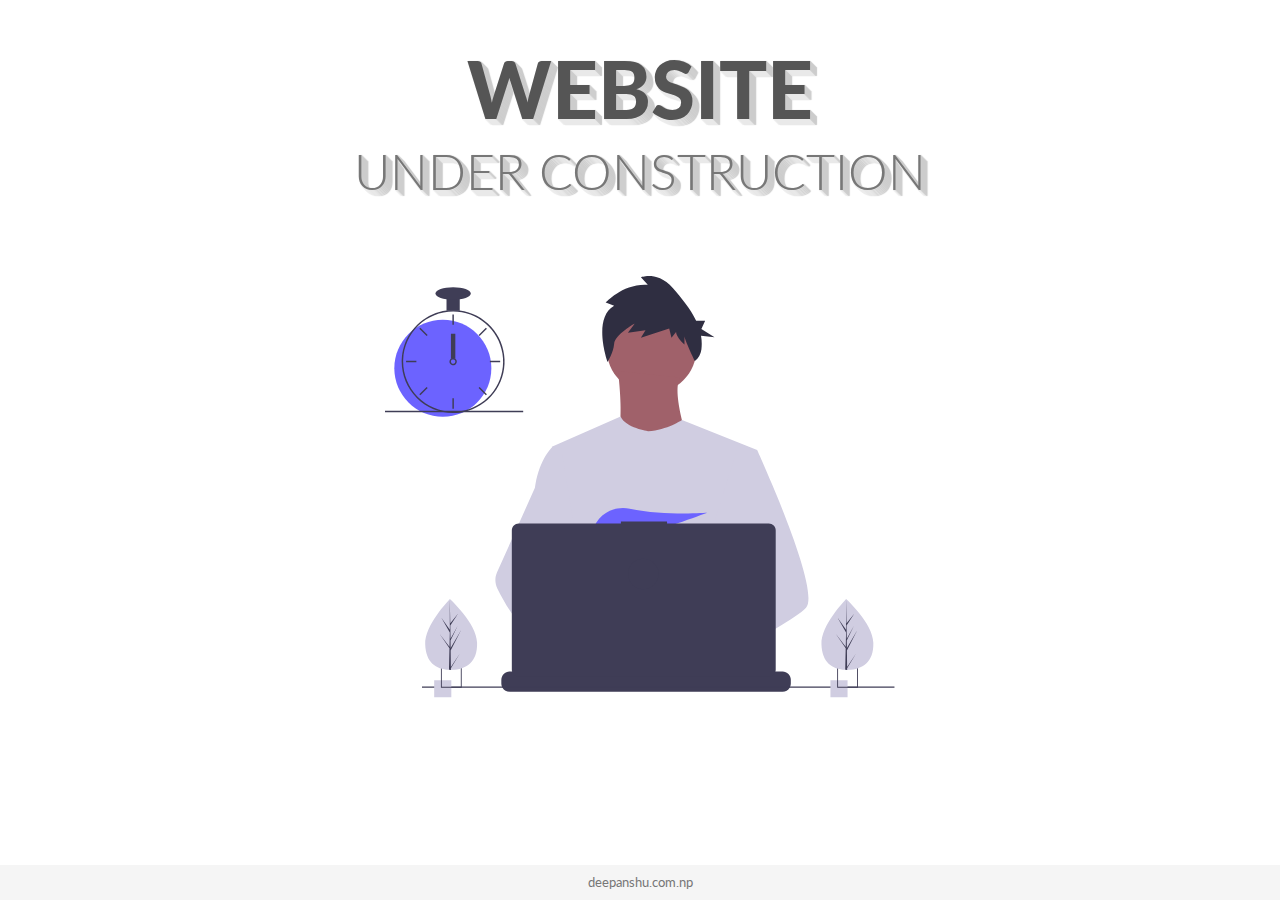
==== index.html @ 82d6ba6a "Update index.html" ====
<!DOCTYPE html>
<html lang="en">
  <head>
    <script async src="https://pagead2.googlesyndication.com/pagead/js/adsbygoogle.js?client=ca-pub-9923057304956859"
     crossorigin="anonymous"></script>
    <meta charset="UTF-8" />
    <meta name="viewport" content="width=device-width, initial-scale=1.0" />
    <meta http-equiv="X-UA-Compatible" content="ie=edge" />

    <!-- Bootstrap -->
    <link
      rel="stylesheet"
      href="https://stackpath.bootstrapcdn.com/bootstrap/4.3.1/css/bootstrap.min.css"
      integrity="sha384-ggOyR0iXCbMQv3Xipma34MD+dH/1fQ784/j6cY/iJTQUOhcWr7x9JvoRxT2MZw1T"
      crossorigin="anonymous"
    />
    <!-- Fonts -->
    <link
      href="https://fonts.googleapis.com/css?family=Lato:400,900&display=swap"
      rel="stylesheet"
    />
    <!-- Material ui icons - google web fonts -->
    <link href="https://fonts.googleapis.com/icon?family=Material+Icons"
      rel="stylesheet">
    <!-- CSS -->
    <link rel="stylesheet" href="style.css" />
    <title>Deepanshu Shrestha</title>
  </head>
  <body>
    <div class="container">
      <div class="row justify-content-center">
        <div class="col-md-10 main-title">
          <h1>Website</h1>
          <h2>under construction</h2>
        </div>
      </div>
      <div class="row align-items-center">
        <div class="col-sm-10 col-md-6 col-lg-6 svg-img p-5">
          <svg
            viewBox="0 0 834 690"
            fill="none"
            xmlns="http://www.w3.org/2000/svg"
          >
            <g id="undraw_dev_productivity_umsq 1" clip-path="url(#clip0)">
              <g id="man">
                <path
                  id="Vector"
                  d="M435.922 191.941C476.534 191.941 509.458 159.018 509.458 118.405C509.458 77.7923 476.534 44.869 435.922 44.869C395.309 44.869 362.385 77.7923 362.385 118.405C362.385 159.018 395.309 191.941 435.922 191.941Z"
                  fill="#A0616A"
                />
                <path
                  id="Vector_2"
                  d="M381.036 155.173C381.036 155.173 394.891 259.616 373.576 271.339C352.261 283.062 500.399 284.128 500.399 284.128C500.399 284.128 467.361 193.54 482.281 165.831L381.036 155.173Z"
                  fill="#A0616A"
                />
                <path
                  id="Vector_3"
                  d="M608.57 284.656L596.25 340.756L570.2 459.446L569.42 465.946L560.43 541.196L554.45 591.186L550.44 624.766C526.06 637.296 508.39 645.946 508.39 645.946C508.39 645.946 506.87 638.326 504.42 628.576C487.31 633.706 455.65 642.216 428.82 643.916C438.59 654.806 443.08 665.036 436.99 672.586C418.61 695.346 342.73 647.666 316.19 629.886C315.572 634.143 315.338 638.447 315.49 642.746L295.18 627.126L297.19 591.186L300.58 530.376L304.84 454.116C303.497 450.851 302.371 447.5 301.47 444.086C295.25 421.966 287.7 377.796 281.91 340.756C277.25 310.946 273.75 285.756 273.01 280.396C272.91 279.696 272.86 279.336 272.86 279.336L385.29 229.656C393.28 248.186 430.59 253.756 430.59 253.756C461.5 251.626 485.73 235.326 485.73 235.326L608.57 284.656Z"
                  fill="#D0CDE1"
                />
                <path
                  id="Vector_4"
                  d="M374.746 48.8468L360.997 43.3423C360.997 43.3423 389.746 11.6915 429.744 14.4439L418.494 2.05865C418.494 2.05865 445.993 -8.95021 470.992 19.9482C484.134 35.1394 499.339 52.996 508.817 73.1112H523.542L517.396 86.643L538.906 100.175L516.828 97.7442C518.144 105.154 518.346 112.719 517.428 120.189C516.48 127.661 512.667 134.473 506.793 139.187C506.793 139.187 489.741 103.891 489.741 98.387V112.148C489.741 112.148 475.992 99.7631 475.992 91.5065L468.492 101.139L464.742 86.0019L418.494 101.139L425.994 88.7543L397.245 92.8826L408.495 77.7452C408.495 77.7452 375.997 95.6348 374.746 110.772C373.497 125.909 363.984 140.253 363.984 140.253C363.984 140.253 338.498 69.4885 374.746 48.8468Z"
                  fill="#2F2E41"
                />
                <g id="rightHand">
                  <path
                    id="Vector_5"
                    d="M516.92 624.636C516.92 624.636 512.16 626.266 504.42 628.576C487.31 633.706 455.65 642.216 428.82 643.916C405.72 645.396 386.2 641.836 382.63 626.766C381.1 620.286 383.27 614.956 388 610.576C402.12 597.486 439 592.796 468.25 591.186C476.51 590.736 484.15 590.526 490.51 590.446C501.31 590.306 508.39 590.526 508.39 590.526L508.56 591.186L516.92 624.636Z"
                    fill="#A0616A"
                  />
                  <path
                    id="Vector_6"
                    d="M688.5 542.566C681.01 550.686 662.45 562.916 639.95 576.156C631.58 581.076 622.67 586.146 613.58 591.186C591.89 603.216 569.18 615.136 550.44 624.766C526.06 637.296 508.39 645.946 508.39 645.946C508.39 645.946 506.87 638.326 504.42 628.576C501.14 615.526 496.2 598.656 491.05 591.186C490.87 590.926 490.69 590.686 490.51 590.446C489.01 588.476 487.5 587.326 486.01 587.326L560.43 541.196L592.59 521.256L569.42 465.946L540.36 396.566L557.9 340.756L575.53 284.656H608.57C608.57 284.656 619.51 308.536 633.5 341.836C635.59 346.816 637.75 352.006 639.95 357.366C668.73 427.366 704.61 525.116 688.5 542.566Z"
                    fill="#D0CDE1"
                  />
                </g>
                <g id="leftHand">
                  <path
                    id="Vector_7"
                    d="M436.99 672.586C418.61 695.346 342.73 647.666 316.19 629.886C310.41 626.016 306.97 623.566 306.97 623.566L331.25 591.186L338.94 580.936C338.94 580.936 345.82 584.586 355.99 590.526C356.36 590.746 356.73 590.966 357.11 591.186C365.88 596.336 376.89 603.066 388 610.576C403.33 620.946 418.83 632.776 428.82 643.916C438.59 654.806 443.08 665.036 436.99 672.586Z"
                    fill="#A0616A"
                  />
                  <path
                    id="Vector_8"
                    d="M355.99 590.526C353.276 590.516 350.567 590.736 347.89 591.186C324.9 595.136 318.12 615.946 316.19 629.886C315.572 634.143 315.338 638.447 315.49 642.746L295.18 627.126L287.78 621.436C269.97 615.226 254.1 604.196 240.34 591.186C228.403 579.7 217.695 567.001 208.39 553.296C199.122 539.788 190.86 525.616 183.67 510.896C181.664 506.788 180.586 502.29 180.512 497.719C180.437 493.148 181.369 488.617 183.24 484.446L208.39 428.396L245.15 346.476C245.42 344.526 245.717 342.619 246.04 340.756C253.33 298.956 272.86 280.396 272.86 280.396H287.78L297.76 340.756L310.16 415.746L301.47 444.086L281.39 509.536L300.58 530.376L355.99 590.526Z"
                    fill="#D0CDE1"
                  />
                </g>
                <path
                  id="Vector_9"
                  d="M372.877 415.806L385.631 430.687C390.37 429.783 395.319 428.721 400.416 427.529L396.752 415.806L405.71 426.256C459.707 412.976 526.637 387.155 526.637 387.155C526.637 387.155 454.38 392.453 400.428 380.666C376.558 375.451 351.998 387.284 342.202 409.669C336.509 422.679 337.403 433.952 357.596 433.952C364.419 433.835 371.224 433.195 377.949 432.037L372.877 415.806Z"
                  fill="#6C63FF"
                />
              </g>
              <g id="allOther">
                <path
                  id="Vector_10"
                  d="M663.65 660.386V666.456C663.654 668.122 663.345 669.774 662.74 671.326C662.472 672.018 662.147 672.687 661.77 673.326C660.579 675.327 658.887 676.983 656.863 678.133C654.838 679.283 652.549 679.887 650.22 679.886H203.67C201.342 679.887 199.053 679.283 197.028 678.133C195.003 676.983 193.312 675.327 192.12 673.326C191.743 672.687 191.419 672.018 191.15 671.326C190.546 669.774 190.237 668.122 190.24 666.456V660.386C190.24 658.622 190.587 656.876 191.262 655.246C191.936 653.616 192.926 652.136 194.173 650.889C195.42 649.641 196.901 648.652 198.53 647.977C200.16 647.303 201.907 646.956 203.67 646.956H229.41V644.126C229.41 644.053 229.425 643.98 229.453 643.912C229.481 643.844 229.522 643.782 229.574 643.73C229.626 643.678 229.688 643.637 229.756 643.608C229.824 643.58 229.897 643.566 229.97 643.566H243.4C243.474 643.566 243.547 643.58 243.615 643.608C243.683 643.637 243.745 643.678 243.797 643.73C243.849 643.782 243.89 643.844 243.918 643.912C243.946 643.98 243.96 644.053 243.96 644.126V646.956H252.35V644.126C252.35 644.053 252.365 643.98 252.393 643.912C252.421 643.844 252.462 643.782 252.514 643.73C252.566 643.678 252.628 643.637 252.696 643.608C252.764 643.58 252.837 643.566 252.91 643.566H266.34C266.414 643.566 266.487 643.58 266.555 643.608C266.623 643.637 266.684 643.678 266.736 643.73C266.789 643.782 266.83 643.844 266.858 643.912C266.886 643.98 266.9 644.053 266.9 644.126V646.956H275.3V644.126C275.3 644.053 275.315 643.98 275.343 643.912C275.371 643.844 275.412 643.782 275.464 643.73C275.516 643.678 275.578 643.637 275.646 643.608C275.714 643.58 275.787 643.566 275.86 643.566H289.29C289.364 643.566 289.437 643.58 289.505 643.608C289.573 643.637 289.634 643.678 289.687 643.73C289.739 643.782 289.78 643.844 289.808 643.912C289.836 643.98 289.85 644.053 289.85 644.126V646.956H298.24V644.126C298.24 644.053 298.255 643.98 298.283 643.912C298.311 643.844 298.352 643.782 298.404 643.73C298.456 643.678 298.518 643.637 298.586 643.608C298.654 643.58 298.727 643.566 298.8 643.566H312.23C312.304 643.566 312.377 643.58 312.445 643.608C312.513 643.637 312.574 643.678 312.626 643.73C312.679 643.782 312.72 643.844 312.748 643.912C312.776 643.98 312.79 644.053 312.79 644.126V646.956H321.18V644.126C321.18 644.053 321.195 643.98 321.223 643.912C321.251 643.844 321.292 643.782 321.344 643.73C321.396 643.678 321.458 643.637 321.526 643.608C321.594 643.58 321.667 643.566 321.74 643.566H335.17C335.244 643.566 335.317 643.58 335.385 643.608C335.453 643.637 335.514 643.678 335.566 643.73C335.619 643.782 335.66 643.844 335.688 643.912C335.716 643.98 335.73 644.053 335.73 644.126V646.956H344.13V644.126C344.13 644.053 344.145 643.98 344.173 643.912C344.201 643.844 344.242 643.782 344.294 643.73C344.346 643.678 344.408 643.637 344.476 643.608C344.544 643.58 344.617 643.566 344.69 643.566H358.12C358.194 643.566 358.267 643.58 358.335 643.608C358.403 643.637 358.464 643.678 358.516 643.73C358.569 643.782 358.61 643.844 358.638 643.912C358.666 643.98 358.68 644.053 358.68 644.126V646.956H367.07V644.126C367.07 644.053 367.085 643.98 367.113 643.912C367.141 643.844 367.182 643.782 367.234 643.73C367.286 643.678 367.348 643.637 367.416 643.608C367.484 643.58 367.557 643.566 367.63 643.566H472.83C472.904 643.566 472.977 643.58 473.045 643.608C473.113 643.637 473.174 643.678 473.227 643.73C473.279 643.782 473.32 643.844 473.348 643.912C473.376 643.98 473.39 644.053 473.39 644.126V646.956H481.79V644.126C481.79 644.053 481.805 643.98 481.833 643.912C481.861 643.844 481.902 643.782 481.954 643.73C482.006 643.678 482.068 643.637 482.136 643.608C482.204 643.58 482.277 643.566 482.35 643.566H495.78C495.928 643.568 496.07 643.627 496.175 643.732C496.279 643.836 496.339 643.978 496.34 644.126V646.956H504.73V644.126C504.73 644.053 504.745 643.98 504.773 643.912C504.801 643.844 504.842 643.782 504.894 643.73C504.946 643.678 505.008 643.637 505.076 643.608C505.144 643.58 505.217 643.566 505.29 643.566H518.72C518.794 643.566 518.867 643.58 518.935 643.608C519.003 643.637 519.065 643.678 519.117 643.73C519.169 643.782 519.21 643.844 519.238 643.912C519.266 643.98 519.28 644.053 519.28 644.126V646.956H527.67V644.126C527.67 644.053 527.685 643.98 527.713 643.912C527.741 643.844 527.782 643.782 527.834 643.73C527.886 643.678 527.948 643.637 528.016 643.608C528.084 643.58 528.157 643.566 528.23 643.566H541.66C541.734 643.566 541.807 643.58 541.875 643.608C541.943 643.637 542.005 643.678 542.057 643.73C542.109 643.782 542.15 643.844 542.178 643.912C542.206 643.98 542.22 644.053 542.22 644.126V646.956H550.62V644.126C550.62 644.053 550.635 643.98 550.663 643.912C550.691 643.844 550.732 643.782 550.784 643.73C550.836 643.678 550.898 643.637 550.966 643.608C551.034 643.58 551.107 643.566 551.18 643.566H564.61C564.757 643.568 564.898 643.628 565.001 643.733C565.104 643.838 565.161 643.979 565.16 644.126V646.956H573.56V644.126C573.56 644.053 573.575 643.98 573.603 643.912C573.631 643.844 573.672 643.782 573.724 643.73C573.776 643.678 573.838 643.637 573.906 643.608C573.974 643.58 574.047 643.566 574.12 643.566H587.55C587.624 643.566 587.697 643.58 587.765 643.608C587.833 643.637 587.895 643.678 587.947 643.73C587.999 643.782 588.04 643.844 588.068 643.912C588.096 643.98 588.111 644.053 588.11 644.126V646.956H596.5V644.126C596.5 644.053 596.515 643.98 596.543 643.912C596.571 643.844 596.612 643.782 596.664 643.73C596.716 643.678 596.778 643.637 596.846 643.608C596.914 643.58 596.987 643.566 597.06 643.566H610.49C610.564 643.566 610.637 643.58 610.705 643.608C610.773 643.637 610.835 643.678 610.887 643.73C610.939 643.782 610.98 643.844 611.008 643.912C611.036 643.98 611.051 644.053 611.05 644.126V646.956H650.22C651.984 646.956 653.731 647.303 655.36 647.977C656.99 648.652 658.471 649.641 659.718 650.889C660.965 652.136 661.954 653.616 662.629 655.246C663.304 656.876 663.651 658.622 663.65 660.386Z"
                  fill="#3F3D56"
                />
                <path
                  id="Vector_11"
                  d="M833.5 671.326H60.5002V673.326H833.5V671.326Z"
                  fill="#3F3D56"
                />
                <path
                  id="Vector_12"
                  d="M627.695 404.757H461.252V401.326H385.78V404.757H218.651C215.665 404.757 212.801 405.943 210.69 408.054C208.579 410.166 207.392 413.029 207.392 416.015V643.927C207.392 646.913 208.578 649.776 210.69 651.888C212.801 653.999 215.665 655.185 218.651 655.185H627.695C630.68 655.185 633.544 653.999 635.656 651.888C637.767 649.776 638.953 646.913 638.953 643.927V416.015C638.953 414.537 638.662 413.073 638.096 411.707C637.53 410.341 636.701 409.1 635.656 408.054C634.61 407.009 633.369 406.179 632.003 405.614C630.637 405.048 629.173 404.757 627.695 404.757Z"
                  fill="#3F3D56"
                />
                <path
                  id="Vector_13"
                  d="M108.446 661.223H80.446V689.223H108.446V661.223Z"
                  fill="#D0CDE1"
                />
                <path
                  id="Vector_14"
                  d="M91.45 639.223V673.223H125.45V639.223H91.45ZM123.97 671.743H92.92V640.703H123.97V671.743Z"
                  fill="#3F3D56"
                />
                <path
                  id="Vector_15"
                  d="M756.446 661.223H728.446V689.223H756.446V661.223Z"
                  fill="#D0CDE1"
                />
                <path
                  id="Vector_16"
                  d="M739.45 639.223V673.223H773.45V639.223H739.45ZM771.97 671.743H740.92V640.703H771.97V671.743Z"
                  fill="#3F3D56"
                />
                <path
                  id="Vector_17"
                  d="M94.5801 230.113C138.399 230.113 173.921 194.591 173.921 150.773C173.921 106.954 138.399 71.4324 94.5801 71.4324C50.7616 71.4324 15.2396 106.954 15.2396 150.773C15.2396 194.591 50.7616 230.113 94.5801 230.113Z"
                  fill="#6C63FF"
                />
                <path
                  id="Vector_18"
                  d="M122.229 56.49C115.045 55.5764 107.775 55.5764 100.591 56.49C84.5863 58.5914 69.5206 65.2399 57.1812 75.6466C44.8419 86.0533 35.747 99.7814 30.9756 115.202C28.8056 122.229 27.5767 129.514 27.3211 136.864C27.2851 137.886 27.261 138.92 27.261 139.954C27.2833 162.265 36.1561 183.655 51.9323 199.431C67.7084 215.208 89.0991 224.08 111.41 224.103C113.201 224.103 114.992 224.043 116.759 223.934C120.908 223.674 125.03 223.103 129.093 222.227C148.495 218.055 165.798 207.161 177.947 191.468C190.096 175.776 196.308 156.295 195.487 136.467C194.666 116.638 186.864 97.7381 173.459 83.104C160.054 68.4699 141.909 59.0436 122.229 56.49H122.229ZM137.748 217.347H137.736C130.959 219.659 123.905 221.062 116.759 221.518C114.992 221.638 113.201 221.698 111.41 221.698C89.7379 221.672 68.9613 213.051 53.6369 197.727C38.3126 182.402 29.6917 161.626 29.6652 139.954C29.6652 138.92 29.6892 137.886 29.7253 136.864C30.5517 115.744 39.5159 95.7617 54.7414 81.1009C69.9669 66.4401 90.2733 58.2371 111.41 58.209C130.776 58.2101 149.513 65.0866 164.283 77.6132C179.052 90.1399 188.895 107.503 192.057 126.61C195.22 145.716 191.496 165.325 181.55 181.942C171.604 198.559 156.082 211.106 137.748 217.347H137.748Z"
                  fill="#3F3D56"
                />
                <path
                  id="Vector_19"
                  d="M112.612 63.0175H110.208V79.8473H112.612V63.0175Z"
                  fill="#3F3D56"
                />
                <path
                  id="Vector_20"
                  d="M57.8578 84.7016L56.1577 86.4017L68.0582 98.3021L69.7582 96.6021L57.8578 84.7016Z"
                  fill="#3F3D56"
                />
                <path
                  id="Vector_21"
                  d="M34.4738 138.752V141.156H51.3035V138.752H34.4738Z"
                  fill="#3F3D56"
                />
                <path
                  id="Vector_22"
                  d="M56.1577 193.506L57.8578 195.206L69.7582 183.305L68.0582 181.605L56.1577 193.506Z"
                  fill="#3F3D56"
                />
                <path
                  id="Vector_23"
                  d="M153.061 96.602L154.762 98.3021L166.662 86.4016L164.962 84.7016L153.061 96.602Z"
                  fill="#3F3D56"
                />
                <path
                  id="Vector_24"
                  d="M171.516 138.752V141.156H188.346V138.752H171.516Z"
                  fill="#3F3D56"
                />
                <path
                  id="Vector_25"
                  d="M154.762 181.605L153.061 183.305L164.962 195.206L166.662 193.506L154.762 181.605Z"
                  fill="#3F3D56"
                />
                <path
                  id="Vector_26"
                  d="M112.612 200.06H110.208V216.89H112.612V200.06Z"
                  fill="#3F3D56"
                />
                <path
                  id="Vector_27"
                  d="M122.229 35.3686H100.591V57.0069H122.229V35.3686Z"
                  fill="#3F3D56"
                />
                <path
                  id="Vector_28"
                  d="M111.41 38.975C127.344 38.975 140.261 34.4002 140.261 28.7569C140.261 23.1136 127.344 18.5388 111.41 18.5388C95.4759 18.5388 82.5588 23.1136 82.5588 28.7569C82.5588 34.4002 95.4759 38.975 111.41 38.975Z"
                  fill="#3F3D56"
                />
                <path
                  id="Vector_29"
                  d="M226 220.44H0V222.844H226V220.44Z"
                  fill="#3F3D56"
                />
              </g>
              <g id="clock">
                <path
                  id="Vector_30"
                  d="M115.016 94.2729H107.803V135.145H115.016V94.2729Z"
                  fill="#3F3D56"
                />
                <path
                  id="Vector_31"
                  d="M115.016 135.145C113.976 134.365 112.71 133.943 111.41 133.943C110.109 133.943 108.844 134.365 107.803 135.145C107.091 135.686 106.505 136.375 106.084 137.165C105.552 138.181 105.322 139.329 105.421 140.473C105.52 141.616 105.944 142.707 106.643 143.617C107.343 144.527 108.288 145.218 109.368 145.608C110.447 145.998 111.616 146.07 112.735 145.817C113.855 145.564 114.878 144.996 115.685 144.179C116.492 143.363 117.048 142.333 117.288 141.211C117.528 140.088 117.441 138.921 117.039 137.846C116.636 136.771 115.934 135.834 115.016 135.145H115.016ZM111.41 143.56C110.454 143.557 109.539 143.176 108.863 142.501C108.187 141.825 107.806 140.909 107.803 139.954C107.808 139.224 108.03 138.513 108.441 137.91C108.793 137.4 109.271 136.989 109.828 136.718C110.385 136.447 111.003 136.324 111.622 136.361C112.241 136.398 112.84 136.595 113.361 136.931C113.881 137.267 114.306 137.732 114.595 138.281C114.883 138.83 115.025 139.444 115.007 140.063C114.988 140.683 114.811 141.288 114.49 141.818C114.17 142.349 113.718 142.788 113.179 143.093C112.639 143.399 112.03 143.559 111.41 143.56V143.56Z"
                  fill="#3F3D56"
                />
              </g>
              <g id="leftTree">
                <path
                  id="Vector_32"
                  d="M150.594 599.754C151.527 631.704 132.859 643.413 109.43 644.097C108.886 644.113 108.345 644.123 107.805 644.126C106.719 644.135 105.643 644.117 104.577 644.072C83.3891 643.193 66.6173 631.945 65.7495 602.232C64.8515 571.482 103.018 531.529 105.882 528.574L105.887 528.571C105.996 528.458 106.052 528.402 106.052 528.402C106.052 528.402 149.661 567.807 150.594 599.754Z"
                  fill="#D0CDE1"
                />
                <path
                  id="Vector_33"
                  d="M107.744 639.255L122.626 617.124L107.774 641.636L107.805 644.126C106.719 644.135 105.643 644.117 104.577 644.072L105.316 612.06L105.295 611.813L105.323 611.766L105.393 608.741L89.0953 585.078L105.374 606.477L105.432 607.116L105.989 582.93L91.9123 558.397L106.029 578.681L105.882 528.574L105.882 528.407L105.887 528.571L106.822 568.062L119.651 552.021L106.864 571.464L107.144 593.098L118.949 571.984L107.187 596.279L107.343 608.309L124.512 578.897L107.395 612.505L107.744 639.255Z"
                  fill="#3F3D56"
                />
              </g>
              <g id="righTree">
                <path
                  id="Vector_34"
                  d="M798.594 599.754C799.527 631.704 780.859 643.413 757.43 644.097C756.886 644.113 756.345 644.123 755.805 644.126C754.719 644.135 753.643 644.117 752.577 644.072C731.389 643.193 714.617 631.945 713.75 602.232C712.852 571.482 751.018 531.529 753.882 528.574L753.887 528.571C753.996 528.458 754.052 528.402 754.052 528.402C754.052 528.402 797.661 567.807 798.594 599.754Z"
                  fill="#D0CDE1"
                />
                <path
                  id="Vector_35"
                  d="M755.744 639.255L770.626 617.124L755.774 641.636L755.805 644.126C754.719 644.135 753.643 644.117 752.577 644.072L753.316 612.06L753.295 611.813L753.323 611.766L753.393 608.741L737.095 585.078L753.374 606.477L753.432 607.116L753.989 582.93L739.912 558.397L754.029 578.681L753.882 528.574L753.882 528.407L753.887 528.571L754.822 568.062L767.651 552.021L754.864 571.464L755.144 593.098L766.949 571.984L755.187 596.279L755.343 608.309L772.512 578.897L755.395 612.505L755.744 639.255Z"
                  fill="#3F3D56"
                />
              </g>
              <g id="pc-circle">
                <path
                  id="Vector_36"
                  d="M422.5 512.326C436.307 512.326 447.5 501.133 447.5 487.326C447.5 473.519 436.307 462.326 422.5 462.326C408.693 462.326 397.5 473.519 397.5 487.326C397.5 501.133 408.693 512.326 422.5 512.326Z"
                  fill="#3F3D56"
                />
              </g>
            </g>
            <defs>
              <clipPath id="clip0">
                <rect width="833.5" height="689.223" fill="white" />
              </clipPath>
            </defs>
          </svg>
        </div>
      </div>
     
    </div>
      <footer class="footer">
        <div class="container text-center">
          <span>deepanshu.com.np</span>
        </div>
      </footer>

    <!-- Optional JavaScript -->
    <!-- jQuery first, then Popper.js, then Bootstrap JS -->
    <script
      src="https://code.jquery.com/jquery-3.3.1.slim.min.js"
      integrity="sha384-q8i/X+965DzO0rT7abK41JStQIAqVgRVzpbzo5smXKp4YfRvH+8abtTE1Pi6jizo"
      crossorigin="anonymous"
    ></script>
    <script
      src="https://cdnjs.cloudflare.com/ajax/libs/popper.js/1.14.3/umd/popper.min.js"
      integrity="sha384-ZMP7rVo3mIykV+2+9J3UJ46jBk0WLaUAdn689aCwoqbBJiSnjAK/l8WvCWPIPm49"
      crossorigin="anonymous"
    ></script>
    <script
      src="https://stackpath.bootstrapcdn.com/bootstrap/4.1.3/js/bootstrap.min.js"
      integrity="sha384-ChfqqxuZUCnJSK3+MXmPNIyE6ZbWh2IMqE241rYiqJxyMiZ6OW/JmZQ5stwEULTy"
      crossorigin="anonymous"
    ></script>
  </body>
</html>
---- style.css ----
*{
    margin: 0;
    padding: 0;
    box-sizing: border-box;
}

html{
    font-size: 62.5%; /* 1rem = 10px */
}

body{
    font-family: "Lato", sans-serif;
    font-weight: 400;
    line-height: 1.7;
    color: #777;
    
}

.main-title{
    text-align: center;
    margin-top: 4rem;
    margin-bottom: 8rem;
    text-shadow: 
    1px 0px 1px #ccc, 0px 1px 1px #eee, 
    2px 1px 1px #ccc, 1px 2px 1px #eee,
    3px 2px 1px #ccc, 2px 3px 1px #eee,
    4px 3px 1px #ccc, 3px 4px 1px #eee,
    5px 4px 1px #ccc, 4px 5px 1px #eee,
    6px 5px 1px #ccc, 5px 6px 1px #eee,
    7px 6px 1px #ccc;
}

.main-title h1{
    font-size: 7rem;
    text-transform: uppercase;
    font-weight: 800;
    color: #555;
}

.main-title h2{
    font-size: 4rem;
    font-weight: 300;
    text-transform: uppercase;
}

.svg-img{
   display: block;
   margin: auto;
}

svg{
    display: block;
   margin: auto;
}

#clock{
    animation: clockHand 5s infinite linear;
    
    
    transform-box: fill-box;
    transform-origin: bottom;
}

#leftTree, #righTree{
    animation: tree 2s ease-in-out infinite alternate;
    transform-box: fill-box;
    transform-origin: bottom;
}

#man{
    animation: manBody 1s ease-in-out infinite alternate;
    transform-box: fill-box;
    transform-origin: bottom;
}

#pc-circle{
    fill: #6ace66;
    stroke-width: 4;
    animation: change-light 4s linear infinite alternate;
}

.footer {
    position: absolute;
    bottom: 0;
    width: 100%;
    height: 35px;
    line-height: 35px;
    background-color: #f5f5f5;
    font-size: 1.3rem;
}

@keyframes clockHand{
    from{
        transform: rotateZ(0deg);
    }
    from{
        transform: rotateZ(-360deg);
    }
}

@keyframes manBody{
    from{
        transform: rotateX(0deg);
    }
    to{
        transform: rotateX(10deg);
    }
}

@keyframes tree{
    from{
        transform: rotateZ(10deg);
    }
    to{
        transform: rotateZ(-20deg);
    }
}

@keyframes change-light {
    0% {
        stroke: #cd61f8;
      }
      25% {
        stroke: #6ace66;
      }
      75% {
        stroke: #2995c0;
      }
      100% {
        stroke: #e92949;
      }
  }

  /* Media Queries */

  @media (min-width: 640px){
    .main-title h1{
        font-size: 5rem;
        text-transform: uppercase;
        font-weight: 700;
        color: #555;
    }
    
    .main-title h2{
        font-size: 3rem;
        font-weight: 300;
        text-transform: uppercase;
    }
    
     
    }
     
    @media (min-width: 768px){
        .main-title h1{
            font-size: 6rem;
            text-transform: uppercase;
            font-weight: 800;
            color: #555;
        }
        
        .main-title h2{
            font-size: 4rem;
            font-weight: 300;
            text-transform: uppercase;
        }
    
     
    }
     
    @media (min-width: 1024px){
     
        .main-title h1{
            font-size: 7rem;
            text-transform: uppercase;
            font-weight: 900;
            color: #555;
        }
        
        .main-title h2{
            font-size: 5rem;
            font-weight: 300;
            text-transform: uppercase;
        }
     
    }
     
    @media (min-width: 1200px){
     
        .main-title h1{
            font-size: 8rem;
            text-transform: uppercase;
            font-weight: 900;
            color: #555;
        }
        
        .main-title h2{
            font-size: 5rem;
            font-weight: 300;
            text-transform: uppercase;
        }

        .main-title{
            text-align: center;
            margin-top: 4rem;
            margin-bottom: 4rem;
        }
        
     
    }
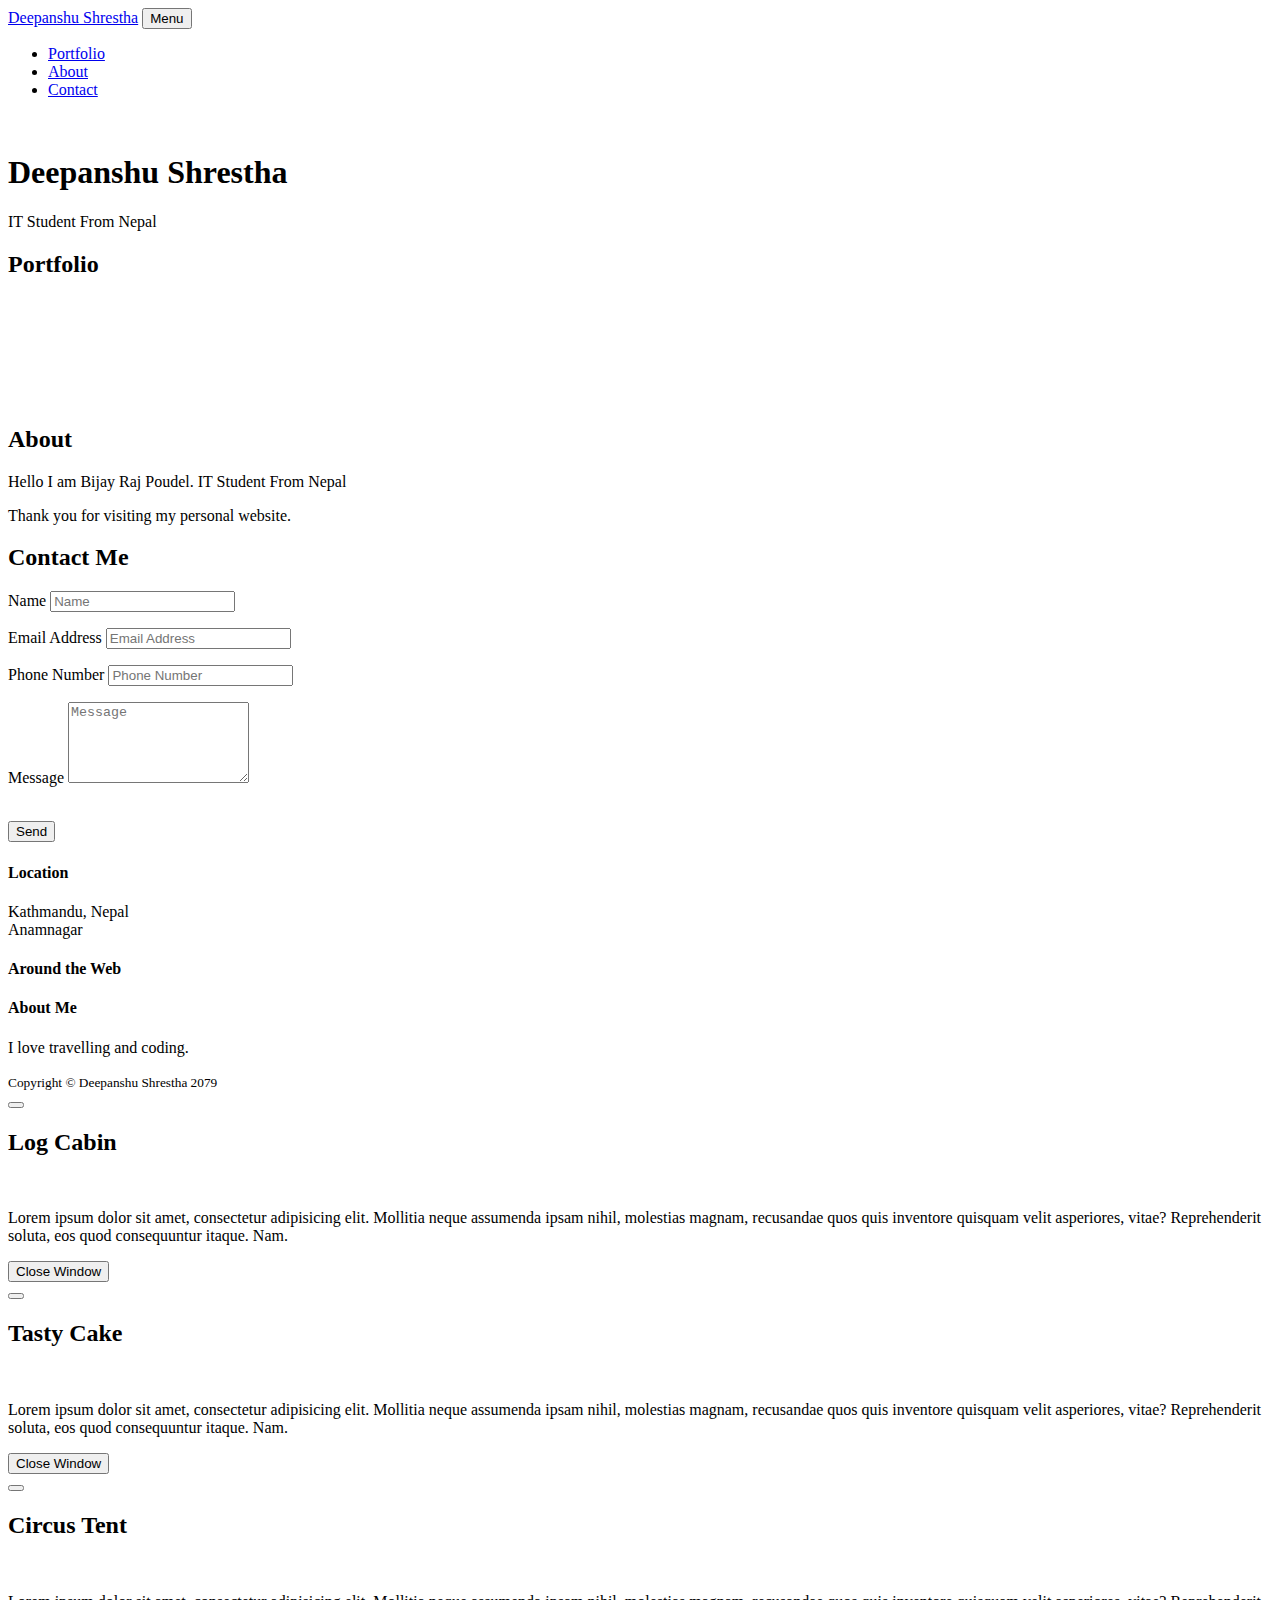
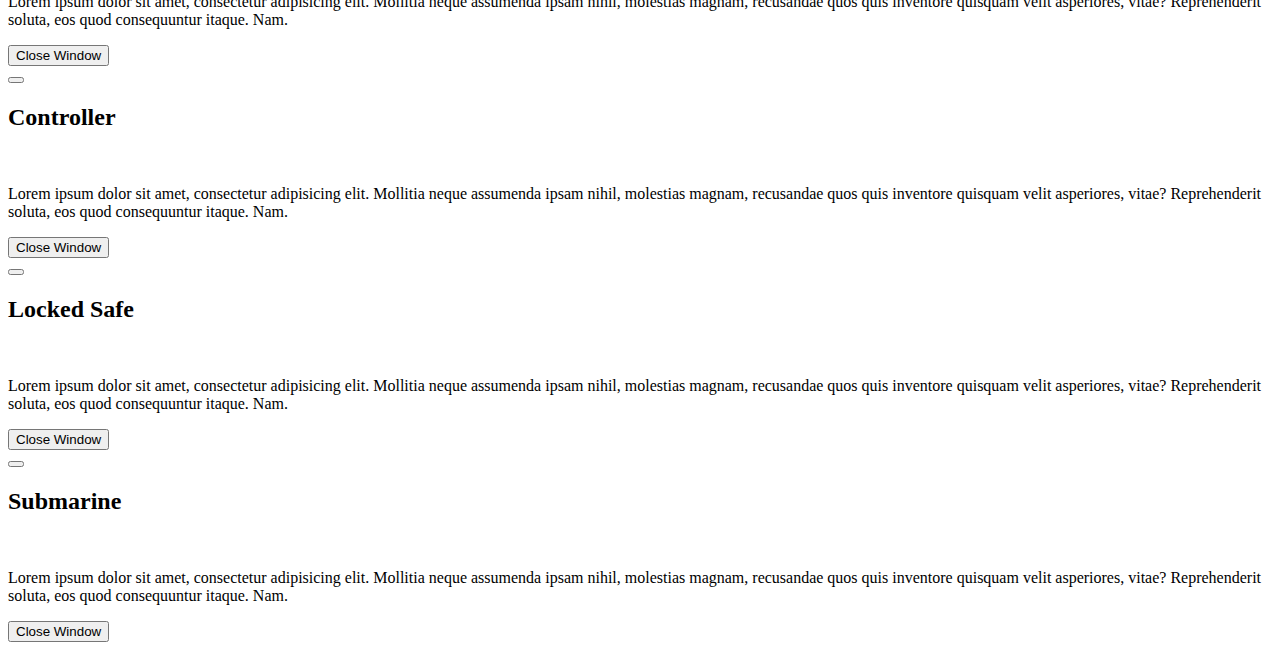
==== commit f14d21d4: "Update index.html" ====
--- a/index.html
+++ b/index.html
@@ -1,276 +1,449 @@
 <!DOCTYPE html>
 <html lang="en">
-  <head>
-    <script async src="https://pagead2.googlesyndication.com/pagead/js/adsbygoogle.js?client=ca-pub-9923057304956859"
-     crossorigin="anonymous"></script>
-    <meta charset="UTF-8" />
-    <meta name="viewport" content="width=device-width, initial-scale=1.0" />
-    <meta http-equiv="X-UA-Compatible" content="ie=edge" />
-
-    <!-- Bootstrap -->
-    <link
-      rel="stylesheet"
-      href="https://stackpath.bootstrapcdn.com/bootstrap/4.3.1/css/bootstrap.min.css"
-      integrity="sha384-ggOyR0iXCbMQv3Xipma34MD+dH/1fQ784/j6cY/iJTQUOhcWr7x9JvoRxT2MZw1T"
-      crossorigin="anonymous"
-    />
-    <!-- Fonts -->
-    <link
-      href="https://fonts.googleapis.com/css?family=Lato:400,900&display=swap"
-      rel="stylesheet"
-    />
-    <!-- Material ui icons - google web fonts -->
-    <link href="https://fonts.googleapis.com/icon?family=Material+Icons"
-      rel="stylesheet">
-    <!-- CSS -->
-    <link rel="stylesheet" href="style.css" />
-    <title>Deepanshu Shrestha</title>
-  </head>
-  <body>
-    <div class="container">
-      <div class="row justify-content-center">
-        <div class="col-md-10 main-title">
-          <h1>Website</h1>
-          <h2>under construction</h2>
-        </div>
-      </div>
-      <div class="row align-items-center">
-        <div class="col-sm-10 col-md-6 col-lg-6 svg-img p-5">
-          <svg
-            viewBox="0 0 834 690"
-            fill="none"
-            xmlns="http://www.w3.org/2000/svg"
-          >
-            <g id="undraw_dev_productivity_umsq 1" clip-path="url(#clip0)">
-              <g id="man">
-                <path
-                  id="Vector"
-                  d="M435.922 191.941C476.534 191.941 509.458 159.018 509.458 118.405C509.458 77.7923 476.534 44.869 435.922 44.869C395.309 44.869 362.385 77.7923 362.385 118.405C362.385 159.018 395.309 191.941 435.922 191.941Z"
-                  fill="#A0616A"
-                />
-                <path
-                  id="Vector_2"
-                  d="M381.036 155.173C381.036 155.173 394.891 259.616 373.576 271.339C352.261 283.062 500.399 284.128 500.399 284.128C500.399 284.128 467.361 193.54 482.281 165.831L381.036 155.173Z"
-                  fill="#A0616A"
-                />
-                <path
-                  id="Vector_3"
-                  d="M608.57 284.656L596.25 340.756L570.2 459.446L569.42 465.946L560.43 541.196L554.45 591.186L550.44 624.766C526.06 637.296 508.39 645.946 508.39 645.946C508.39 645.946 506.87 638.326 504.42 628.576C487.31 633.706 455.65 642.216 428.82 643.916C438.59 654.806 443.08 665.036 436.99 672.586C418.61 695.346 342.73 647.666 316.19 629.886C315.572 634.143 315.338 638.447 315.49 642.746L295.18 627.126L297.19 591.186L300.58 530.376L304.84 454.116C303.497 450.851 302.371 447.5 301.47 444.086C295.25 421.966 287.7 377.796 281.91 340.756C277.25 310.946 273.75 285.756 273.01 280.396C272.91 279.696 272.86 279.336 272.86 279.336L385.29 229.656C393.28 248.186 430.59 253.756 430.59 253.756C461.5 251.626 485.73 235.326 485.73 235.326L608.57 284.656Z"
-                  fill="#D0CDE1"
-                />
-                <path
-                  id="Vector_4"
-                  d="M374.746 48.8468L360.997 43.3423C360.997 43.3423 389.746 11.6915 429.744 14.4439L418.494 2.05865C418.494 2.05865 445.993 -8.95021 470.992 19.9482C484.134 35.1394 499.339 52.996 508.817 73.1112H523.542L517.396 86.643L538.906 100.175L516.828 97.7442C518.144 105.154 518.346 112.719 517.428 120.189C516.48 127.661 512.667 134.473 506.793 139.187C506.793 139.187 489.741 103.891 489.741 98.387V112.148C489.741 112.148 475.992 99.7631 475.992 91.5065L468.492 101.139L464.742 86.0019L418.494 101.139L425.994 88.7543L397.245 92.8826L408.495 77.7452C408.495 77.7452 375.997 95.6348 374.746 110.772C373.497 125.909 363.984 140.253 363.984 140.253C363.984 140.253 338.498 69.4885 374.746 48.8468Z"
-                  fill="#2F2E41"
-                />
-                <g id="rightHand">
-                  <path
-                    id="Vector_5"
-                    d="M516.92 624.636C516.92 624.636 512.16 626.266 504.42 628.576C487.31 633.706 455.65 642.216 428.82 643.916C405.72 645.396 386.2 641.836 382.63 626.766C381.1 620.286 383.27 614.956 388 610.576C402.12 597.486 439 592.796 468.25 591.186C476.51 590.736 484.15 590.526 490.51 590.446C501.31 590.306 508.39 590.526 508.39 590.526L508.56 591.186L516.92 624.636Z"
-                    fill="#A0616A"
-                  />
-                  <path
-                    id="Vector_6"
-                    d="M688.5 542.566C681.01 550.686 662.45 562.916 639.95 576.156C631.58 581.076 622.67 586.146 613.58 591.186C591.89 603.216 569.18 615.136 550.44 624.766C526.06 637.296 508.39 645.946 508.39 645.946C508.39 645.946 506.87 638.326 504.42 628.576C501.14 615.526 496.2 598.656 491.05 591.186C490.87 590.926 490.69 590.686 490.51 590.446C489.01 588.476 487.5 587.326 486.01 587.326L560.43 541.196L592.59 521.256L569.42 465.946L540.36 396.566L557.9 340.756L575.53 284.656H608.57C608.57 284.656 619.51 308.536 633.5 341.836C635.59 346.816 637.75 352.006 639.95 357.366C668.73 427.366 704.61 525.116 688.5 542.566Z"
-                    fill="#D0CDE1"
-                  />
-                </g>
-                <g id="leftHand">
-                  <path
-                    id="Vector_7"
-                    d="M436.99 672.586C418.61 695.346 342.73 647.666 316.19 629.886C310.41 626.016 306.97 623.566 306.97 623.566L331.25 591.186L338.94 580.936C338.94 580.936 345.82 584.586 355.99 590.526C356.36 590.746 356.73 590.966 357.11 591.186C365.88 596.336 376.89 603.066 388 610.576C403.33 620.946 418.83 632.776 428.82 643.916C438.59 654.806 443.08 665.036 436.99 672.586Z"
-                    fill="#A0616A"
-                  />
-                  <path
-                    id="Vector_8"
-                    d="M355.99 590.526C353.276 590.516 350.567 590.736 347.89 591.186C324.9 595.136 318.12 615.946 316.19 629.886C315.572 634.143 315.338 638.447 315.49 642.746L295.18 627.126L287.78 621.436C269.97 615.226 254.1 604.196 240.34 591.186C228.403 579.7 217.695 567.001 208.39 553.296C199.122 539.788 190.86 525.616 183.67 510.896C181.664 506.788 180.586 502.29 180.512 497.719C180.437 493.148 181.369 488.617 183.24 484.446L208.39 428.396L245.15 346.476C245.42 344.526 245.717 342.619 246.04 340.756C253.33 298.956 272.86 280.396 272.86 280.396H287.78L297.76 340.756L310.16 415.746L301.47 444.086L281.39 509.536L300.58 530.376L355.99 590.526Z"
-                    fill="#D0CDE1"
-                  />
-                </g>
-                <path
-                  id="Vector_9"
-                  d="M372.877 415.806L385.631 430.687C390.37 429.783 395.319 428.721 400.416 427.529L396.752 415.806L405.71 426.256C459.707 412.976 526.637 387.155 526.637 387.155C526.637 387.155 454.38 392.453 400.428 380.666C376.558 375.451 351.998 387.284 342.202 409.669C336.509 422.679 337.403 433.952 357.596 433.952C364.419 433.835 371.224 433.195 377.949 432.037L372.877 415.806Z"
-                  fill="#6C63FF"
-                />
-              </g>
-              <g id="allOther">
-                <path
-                  id="Vector_10"
-                  d="M663.65 660.386V666.456C663.654 668.122 663.345 669.774 662.74 671.326C662.472 672.018 662.147 672.687 661.77 673.326C660.579 675.327 658.887 676.983 656.863 678.133C654.838 679.283 652.549 679.887 650.22 679.886H203.67C201.342 679.887 199.053 679.283 197.028 678.133C195.003 676.983 193.312 675.327 192.12 673.326C191.743 672.687 191.419 672.018 191.15 671.326C190.546 669.774 190.237 668.122 190.24 666.456V660.386C190.24 658.622 190.587 656.876 191.262 655.246C191.936 653.616 192.926 652.136 194.173 650.889C195.42 649.641 196.901 648.652 198.53 647.977C200.16 647.303 201.907 646.956 203.67 646.956H229.41V644.126C229.41 644.053 229.425 643.98 229.453 643.912C229.481 643.844 229.522 643.782 229.574 643.73C229.626 643.678 229.688 643.637 229.756 643.608C229.824 643.58 229.897 643.566 229.97 643.566H243.4C243.474 643.566 243.547 643.58 243.615 643.608C243.683 643.637 243.745 643.678 243.797 643.73C243.849 643.782 243.89 643.844 243.918 643.912C243.946 643.98 243.96 644.053 243.96 644.126V646.956H252.35V644.126C252.35 644.053 252.365 643.98 252.393 643.912C252.421 643.844 252.462 643.782 252.514 643.73C252.566 643.678 252.628 643.637 252.696 643.608C252.764 643.58 252.837 643.566 252.91 643.566H266.34C266.414 643.566 266.487 643.58 266.555 643.608C266.623 643.637 266.684 643.678 266.736 643.73C266.789 643.782 266.83 643.844 266.858 643.912C266.886 643.98 266.9 644.053 266.9 644.126V646.956H275.3V644.126C275.3 644.053 275.315 643.98 275.343 643.912C275.371 643.844 275.412 643.782 275.464 643.73C275.516 643.678 275.578 643.637 275.646 643.608C275.714 643.58 275.787 643.566 275.86 643.566H289.29C289.364 643.566 289.437 643.58 289.505 643.608C289.573 643.637 289.634 643.678 289.687 643.73C289.739 643.782 289.78 643.844 289.808 643.912C289.836 643.98 289.85 644.053 289.85 644.126V646.956H298.24V644.126C298.24 644.053 298.255 643.98 298.283 643.912C298.311 643.844 298.352 643.782 298.404 643.73C298.456 643.678 298.518 643.637 298.586 643.608C298.654 643.58 298.727 643.566 298.8 643.566H312.23C312.304 643.566 312.377 643.58 312.445 643.608C312.513 643.637 312.574 643.678 312.626 643.73C312.679 643.782 312.72 643.844 312.748 643.912C312.776 643.98 312.79 644.053 312.79 644.126V646.956H321.18V644.126C321.18 644.053 321.195 643.98 321.223 643.912C321.251 643.844 321.292 643.782 321.344 643.73C321.396 643.678 321.458 643.637 321.526 643.608C321.594 643.58 321.667 643.566 321.74 643.566H335.17C335.244 643.566 335.317 643.58 335.385 643.608C335.453 643.637 335.514 643.678 335.566 643.73C335.619 643.782 335.66 643.844 335.688 643.912C335.716 643.98 335.73 644.053 335.73 644.126V646.956H344.13V644.126C344.13 644.053 344.145 643.98 344.173 643.912C344.201 643.844 344.242 643.782 344.294 643.73C344.346 643.678 344.408 643.637 344.476 643.608C344.544 643.58 344.617 643.566 344.69 643.566H358.12C358.194 643.566 358.267 643.58 358.335 643.608C358.403 643.637 358.464 643.678 358.516 643.73C358.569 643.782 358.61 643.844 358.638 643.912C358.666 643.98 358.68 644.053 358.68 644.126V646.956H367.07V644.126C367.07 644.053 367.085 643.98 367.113 643.912C367.141 643.844 367.182 643.782 367.234 643.73C367.286 643.678 367.348 643.637 367.416 643.608C367.484 643.58 367.557 643.566 367.63 643.566H472.83C472.904 643.566 472.977 643.58 473.045 643.608C473.113 643.637 473.174 643.678 473.227 643.73C473.279 643.782 473.32 643.844 473.348 643.912C473.376 643.98 473.39 644.053 473.39 644.126V646.956H481.79V644.126C481.79 644.053 481.805 643.98 481.833 643.912C481.861 643.844 481.902 643.782 481.954 643.73C482.006 643.678 482.068 643.637 482.136 643.608C482.204 643.58 482.277 643.566 482.35 643.566H495.78C495.928 643.568 496.07 643.627 496.175 643.732C496.279 643.836 496.339 643.978 496.34 644.126V646.956H504.73V644.126C504.73 644.053 504.745 643.98 504.773 643.912C504.801 643.844 504.842 643.782 504.894 643.73C504.946 643.678 505.008 643.637 505.076 643.608C505.144 643.58 505.217 643.566 505.29 643.566H518.72C518.794 643.566 518.867 643.58 518.935 643.608C519.003 643.637 519.065 643.678 519.117 643.73C519.169 643.782 519.21 643.844 519.238 643.912C519.266 643.98 519.28 644.053 519.28 644.126V646.956H527.67V644.126C527.67 644.053 527.685 643.98 527.713 643.912C527.741 643.844 527.782 643.782 527.834 643.73C527.886 643.678 527.948 643.637 528.016 643.608C528.084 643.58 528.157 643.566 528.23 643.566H541.66C541.734 643.566 541.807 643.58 541.875 643.608C541.943 643.637 542.005 643.678 542.057 643.73C542.109 643.782 542.15 643.844 542.178 643.912C542.206 643.98 542.22 644.053 542.22 644.126V646.956H550.62V644.126C550.62 644.053 550.635 643.98 550.663 643.912C550.691 643.844 550.732 643.782 550.784 643.73C550.836 643.678 550.898 643.637 550.966 643.608C551.034 643.58 551.107 643.566 551.18 643.566H564.61C564.757 643.568 564.898 643.628 565.001 643.733C565.104 643.838 565.161 643.979 565.16 644.126V646.956H573.56V644.126C573.56 644.053 573.575 643.98 573.603 643.912C573.631 643.844 573.672 643.782 573.724 643.73C573.776 643.678 573.838 643.637 573.906 643.608C573.974 643.58 574.047 643.566 574.12 643.566H587.55C587.624 643.566 587.697 643.58 587.765 643.608C587.833 643.637 587.895 643.678 587.947 643.73C587.999 643.782 588.04 643.844 588.068 643.912C588.096 643.98 588.111 644.053 588.11 644.126V646.956H596.5V644.126C596.5 644.053 596.515 643.98 596.543 643.912C596.571 643.844 596.612 643.782 596.664 643.73C596.716 643.678 596.778 643.637 596.846 643.608C596.914 643.58 596.987 643.566 597.06 643.566H610.49C610.564 643.566 610.637 643.58 610.705 643.608C610.773 643.637 610.835 643.678 610.887 643.73C610.939 643.782 610.98 643.844 611.008 643.912C611.036 643.98 611.051 644.053 611.05 644.126V646.956H650.22C651.984 646.956 653.731 647.303 655.36 647.977C656.99 648.652 658.471 649.641 659.718 650.889C660.965 652.136 661.954 653.616 662.629 655.246C663.304 656.876 663.651 658.622 663.65 660.386Z"
-                  fill="#3F3D56"
-                />
-                <path
-                  id="Vector_11"
-                  d="M833.5 671.326H60.5002V673.326H833.5V671.326Z"
-                  fill="#3F3D56"
-                />
-                <path
-                  id="Vector_12"
-                  d="M627.695 404.757H461.252V401.326H385.78V404.757H218.651C215.665 404.757 212.801 405.943 210.69 408.054C208.579 410.166 207.392 413.029 207.392 416.015V643.927C207.392 646.913 208.578 649.776 210.69 651.888C212.801 653.999 215.665 655.185 218.651 655.185H627.695C630.68 655.185 633.544 653.999 635.656 651.888C637.767 649.776 638.953 646.913 638.953 643.927V416.015C638.953 414.537 638.662 413.073 638.096 411.707C637.53 410.341 636.701 409.1 635.656 408.054C634.61 407.009 633.369 406.179 632.003 405.614C630.637 405.048 629.173 404.757 627.695 404.757Z"
-                  fill="#3F3D56"
-                />
-                <path
-                  id="Vector_13"
-                  d="M108.446 661.223H80.446V689.223H108.446V661.223Z"
-                  fill="#D0CDE1"
-                />
-                <path
-                  id="Vector_14"
-                  d="M91.45 639.223V673.223H125.45V639.223H91.45ZM123.97 671.743H92.92V640.703H123.97V671.743Z"
-                  fill="#3F3D56"
-                />
-                <path
-                  id="Vector_15"
-                  d="M756.446 661.223H728.446V689.223H756.446V661.223Z"
-                  fill="#D0CDE1"
-                />
-                <path
-                  id="Vector_16"
-                  d="M739.45 639.223V673.223H773.45V639.223H739.45ZM771.97 671.743H740.92V640.703H771.97V671.743Z"
-                  fill="#3F3D56"
-                />
-                <path
-                  id="Vector_17"
-                  d="M94.5801 230.113C138.399 230.113 173.921 194.591 173.921 150.773C173.921 106.954 138.399 71.4324 94.5801 71.4324C50.7616 71.4324 15.2396 106.954 15.2396 150.773C15.2396 194.591 50.7616 230.113 94.5801 230.113Z"
-                  fill="#6C63FF"
-                />
-                <path
-                  id="Vector_18"
-                  d="M122.229 56.49C115.045 55.5764 107.775 55.5764 100.591 56.49C84.5863 58.5914 69.5206 65.2399 57.1812 75.6466C44.8419 86.0533 35.747 99.7814 30.9756 115.202C28.8056 122.229 27.5767 129.514 27.3211 136.864C27.2851 137.886 27.261 138.92 27.261 139.954C27.2833 162.265 36.1561 183.655 51.9323 199.431C67.7084 215.208 89.0991 224.08 111.41 224.103C113.201 224.103 114.992 224.043 116.759 223.934C120.908 223.674 125.03 223.103 129.093 222.227C148.495 218.055 165.798 207.161 177.947 191.468C190.096 175.776 196.308 156.295 195.487 136.467C194.666 116.638 186.864 97.7381 173.459 83.104C160.054 68.4699 141.909 59.0436 122.229 56.49H122.229ZM137.748 217.347H137.736C130.959 219.659 123.905 221.062 116.759 221.518C114.992 221.638 113.201 221.698 111.41 221.698C89.7379 221.672 68.9613 213.051 53.6369 197.727C38.3126 182.402 29.6917 161.626 29.6652 139.954C29.6652 138.92 29.6892 137.886 29.7253 136.864C30.5517 115.744 39.5159 95.7617 54.7414 81.1009C69.9669 66.4401 90.2733 58.2371 111.41 58.209C130.776 58.2101 149.513 65.0866 164.283 77.6132C179.052 90.1399 188.895 107.503 192.057 126.61C195.22 145.716 191.496 165.325 181.55 181.942C171.604 198.559 156.082 211.106 137.748 217.347H137.748Z"
-                  fill="#3F3D56"
-                />
-                <path
-                  id="Vector_19"
-                  d="M112.612 63.0175H110.208V79.8473H112.612V63.0175Z"
-                  fill="#3F3D56"
-                />
-                <path
-                  id="Vector_20"
-                  d="M57.8578 84.7016L56.1577 86.4017L68.0582 98.3021L69.7582 96.6021L57.8578 84.7016Z"
-                  fill="#3F3D56"
-                />
-                <path
-                  id="Vector_21"
-                  d="M34.4738 138.752V141.156H51.3035V138.752H34.4738Z"
-                  fill="#3F3D56"
-                />
-                <path
-                  id="Vector_22"
-                  d="M56.1577 193.506L57.8578 195.206L69.7582 183.305L68.0582 181.605L56.1577 193.506Z"
-                  fill="#3F3D56"
-                />
-                <path
-                  id="Vector_23"
-                  d="M153.061 96.602L154.762 98.3021L166.662 86.4016L164.962 84.7016L153.061 96.602Z"
-                  fill="#3F3D56"
-                />
-                <path
-                  id="Vector_24"
-                  d="M171.516 138.752V141.156H188.346V138.752H171.516Z"
-                  fill="#3F3D56"
-                />
-                <path
-                  id="Vector_25"
-                  d="M154.762 181.605L153.061 183.305L164.962 195.206L166.662 193.506L154.762 181.605Z"
-                  fill="#3F3D56"
-                />
-                <path
-                  id="Vector_26"
-                  d="M112.612 200.06H110.208V216.89H112.612V200.06Z"
-                  fill="#3F3D56"
-                />
-                <path
-                  id="Vector_27"
-                  d="M122.229 35.3686H100.591V57.0069H122.229V35.3686Z"
-                  fill="#3F3D56"
-                />
-                <path
-                  id="Vector_28"
-                  d="M111.41 38.975C127.344 38.975 140.261 34.4002 140.261 28.7569C140.261 23.1136 127.344 18.5388 111.41 18.5388C95.4759 18.5388 82.5588 23.1136 82.5588 28.7569C82.5588 34.4002 95.4759 38.975 111.41 38.975Z"
-                  fill="#3F3D56"
-                />
-                <path
-                  id="Vector_29"
-                  d="M226 220.44H0V222.844H226V220.44Z"
-                  fill="#3F3D56"
-                />
-              </g>
-              <g id="clock">
-                <path
-                  id="Vector_30"
-                  d="M115.016 94.2729H107.803V135.145H115.016V94.2729Z"
-                  fill="#3F3D56"
-                />
-                <path
-                  id="Vector_31"
-                  d="M115.016 135.145C113.976 134.365 112.71 133.943 111.41 133.943C110.109 133.943 108.844 134.365 107.803 135.145C107.091 135.686 106.505 136.375 106.084 137.165C105.552 138.181 105.322 139.329 105.421 140.473C105.52 141.616 105.944 142.707 106.643 143.617C107.343 144.527 108.288 145.218 109.368 145.608C110.447 145.998 111.616 146.07 112.735 145.817C113.855 145.564 114.878 144.996 115.685 144.179C116.492 143.363 117.048 142.333 117.288 141.211C117.528 140.088 117.441 138.921 117.039 137.846C116.636 136.771 115.934 135.834 115.016 135.145H115.016ZM111.41 143.56C110.454 143.557 109.539 143.176 108.863 142.501C108.187 141.825 107.806 140.909 107.803 139.954C107.808 139.224 108.03 138.513 108.441 137.91C108.793 137.4 109.271 136.989 109.828 136.718C110.385 136.447 111.003 136.324 111.622 136.361C112.241 136.398 112.84 136.595 113.361 136.931C113.881 137.267 114.306 137.732 114.595 138.281C114.883 138.83 115.025 139.444 115.007 140.063C114.988 140.683 114.811 141.288 114.49 141.818C114.17 142.349 113.718 142.788 113.179 143.093C112.639 143.399 112.03 143.559 111.41 143.56V143.56Z"
-                  fill="#3F3D56"
-                />
-              </g>
-              <g id="leftTree">
-                <path
-                  id="Vector_32"
-                  d="M150.594 599.754C151.527 631.704 132.859 643.413 109.43 644.097C108.886 644.113 108.345 644.123 107.805 644.126C106.719 644.135 105.643 644.117 104.577 644.072C83.3891 643.193 66.6173 631.945 65.7495 602.232C64.8515 571.482 103.018 531.529 105.882 528.574L105.887 528.571C105.996 528.458 106.052 528.402 106.052 528.402C106.052 528.402 149.661 567.807 150.594 599.754Z"
-                  fill="#D0CDE1"
-                />
-                <path
-                  id="Vector_33"
-                  d="M107.744 639.255L122.626 617.124L107.774 641.636L107.805 644.126C106.719 644.135 105.643 644.117 104.577 644.072L105.316 612.06L105.295 611.813L105.323 611.766L105.393 608.741L89.0953 585.078L105.374 606.477L105.432 607.116L105.989 582.93L91.9123 558.397L106.029 578.681L105.882 528.574L105.882 528.407L105.887 528.571L106.822 568.062L119.651 552.021L106.864 571.464L107.144 593.098L118.949 571.984L107.187 596.279L107.343 608.309L124.512 578.897L107.395 612.505L107.744 639.255Z"
-                  fill="#3F3D56"
-                />
-              </g>
-              <g id="righTree">
-                <path
-                  id="Vector_34"
-                  d="M798.594 599.754C799.527 631.704 780.859 643.413 757.43 644.097C756.886 644.113 756.345 644.123 755.805 644.126C754.719 644.135 753.643 644.117 752.577 644.072C731.389 643.193 714.617 631.945 713.75 602.232C712.852 571.482 751.018 531.529 753.882 528.574L753.887 528.571C753.996 528.458 754.052 528.402 754.052 528.402C754.052 528.402 797.661 567.807 798.594 599.754Z"
-                  fill="#D0CDE1"
-                />
-                <path
-                  id="Vector_35"
-                  d="M755.744 639.255L770.626 617.124L755.774 641.636L755.805 644.126C754.719 644.135 753.643 644.117 752.577 644.072L753.316 612.06L753.295 611.813L753.323 611.766L753.393 608.741L737.095 585.078L753.374 606.477L753.432 607.116L753.989 582.93L739.912 558.397L754.029 578.681L753.882 528.574L753.882 528.407L753.887 528.571L754.822 568.062L767.651 552.021L754.864 571.464L755.144 593.098L766.949 571.984L755.187 596.279L755.343 608.309L772.512 578.897L755.395 612.505L755.744 639.255Z"
-                  fill="#3F3D56"
-                />
-              </g>
-              <g id="pc-circle">
-                <path
-                  id="Vector_36"
-                  d="M422.5 512.326C436.307 512.326 447.5 501.133 447.5 487.326C447.5 473.519 436.307 462.326 422.5 462.326C408.693 462.326 397.5 473.519 397.5 487.326C397.5 501.133 408.693 512.326 422.5 512.326Z"
-                  fill="#3F3D56"
-                />
-              </g>
-            </g>
-            <defs>
-              <clipPath id="clip0">
-                <rect width="833.5" height="689.223" fill="white" />
-              </clipPath>
-            </defs>
-          </svg>
-        </div>
-      </div>
-     
-    </div>
-      <footer class="footer">
-        <div class="container text-center">
-          <span>deepanshu.com.np</span>
-        </div>
-      </footer>
-
-    <!-- Optional JavaScript -->
-    <!-- jQuery first, then Popper.js, then Bootstrap JS -->
-    <script
-      src="https://code.jquery.com/jquery-3.3.1.slim.min.js"
-      integrity="sha384-q8i/X+965DzO0rT7abK41JStQIAqVgRVzpbzo5smXKp4YfRvH+8abtTE1Pi6jizo"
-      crossorigin="anonymous"
-    ></script>
-    <script
-      src="https://cdnjs.cloudflare.com/ajax/libs/popper.js/1.14.3/umd/popper.min.js"
-      integrity="sha384-ZMP7rVo3mIykV+2+9J3UJ46jBk0WLaUAdn689aCwoqbBJiSnjAK/l8WvCWPIPm49"
-      crossorigin="anonymous"
-    ></script>
-    <script
-      src="https://stackpath.bootstrapcdn.com/bootstrap/4.1.3/js/bootstrap.min.js"
-      integrity="sha384-ChfqqxuZUCnJSK3+MXmPNIyE6ZbWh2IMqE241rYiqJxyMiZ6OW/JmZQ5stwEULTy"
-      crossorigin="anonymous"
-    ></script>
-  </body>
+    <head>
+        <meta charset="utf-8" />
+        <meta name="viewport" content="width=device-width, initial-scale=1, shrink-to-fit=no" />
+        <meta name="description" content="" />
+        <meta name="author" content="" />
+        <title>deepanshu</title>
+        <!-- Favicon-->
+        <link rel="icon" type="image/x-icon" href="assets/img/favicon.ico" />
+        <!-- Font Awesome icons (free version)-->
+        <script src="https://use.fontawesome.com/releases/v5.15.1/js/all.js" crossorigin="anonymous"></script>
+        <!-- Google fonts-->
+        <link href="https://fonts.googleapis.com/css?family=Montserrat:400,700" rel="stylesheet" type="text/css" />
+        <link href="https://fonts.googleapis.com/css?family=Lato:400,700,400italic,700italic" rel="stylesheet" type="text/css" />
+        <!-- Core theme CSS (includes Bootstrap)-->
+        <link href="css/styles.css" rel="stylesheet" />
+    </head>
+    <body id="page-top">
+        <!-- Navigation-->
+        <nav class="navbar navbar-expand-lg bg-secondary text-uppercase fixed-top" id="mainNav">
+            <div class="container">
+                <a class="navbar-brand js-scroll-trigger" href="#page-top">Deepanshu Shrestha</a>
+                <button class="navbar-toggler navbar-toggler-right text-uppercase font-weight-bold bg-primary text-white rounded" type="button" data-toggle="collapse" data-target="#navbarResponsive" aria-controls="navbarResponsive" aria-expanded="false" aria-label="Toggle navigation">
+                    Menu
+                    <i class="fas fa-bars"></i>
+                </button>
+                <div class="collapse navbar-collapse" id="navbarResponsive">
+                    <ul class="navbar-nav ml-auto">
+                        <li class="nav-item mx-0 mx-lg-1"><a class="nav-link py-3 px-0 px-lg-3 rounded js-scroll-trigger" href="#portfolio">Portfolio</a></li>
+                        <li class="nav-item mx-0 mx-lg-1"><a class="nav-link py-3 px-0 px-lg-3 rounded js-scroll-trigger" href="#about">About</a></li>
+                        <li class="nav-item mx-0 mx-lg-1"><a class="nav-link py-3 px-0 px-lg-3 rounded js-scroll-trigger" href="#contact">Contact</a></li>
+                    </ul>
+                </div>
+            </div>
+        </nav>
+        <!-- Masthead-->
+        <header class="masthead bg-primary text-white text-center">
+            <div class="container d-flex align-items-center flex-column">
+                <!-- Masthead Avatar Image-->
+                <img class="masthead-avatar mb-5" src="assets/img/avataaars.svg" alt="" />
+                <!-- Masthead Heading-->
+                <h1 class="masthead-heading text-uppercase mb-0">Deepanshu Shrestha</h1>
+                <!-- Icon Divider-->
+                <div class="divider-custom divider-light">
+                    <div class="divider-custom-line"></div>
+                    <div class="divider-custom-icon"><i class="fas fa-star"></i></div>
+                    <div class="divider-custom-line"></div>
+                </div>
+                <!-- Masthead Subheading-->
+                <p class="masthead-subheading font-weight-light mb-0">IT Student From Nepal</p>
+            </div>
+        </header>
+        <!-- Portfolio Section-->
+        <section class="page-section portfolio" id="portfolio">
+            <div class="container">
+                <!-- Portfolio Section Heading-->
+                <h2 class="page-section-heading text-center text-uppercase text-secondary mb-0">Portfolio</h2>
+                <!-- Icon Divider-->
+                <div class="divider-custom">
+                    <div class="divider-custom-line"></div>
+                    <div class="divider-custom-icon"><i class="fas fa-star"></i></div>
+                    <div class="divider-custom-line"></div>
+                </div>
+                <!-- Portfolio Grid Items-->
+                <div class="row justify-content-center">
+                    <!-- Portfolio Item 1-->
+                    <div class="col-md-6 col-lg-4 mb-5">
+                        <div class="portfolio-item mx-auto" data-toggle="modal" data-target="#portfolioModal1">
+                            <div class="portfolio-item-caption d-flex align-items-center justify-content-center h-100 w-100">
+                                <div class="portfolio-item-caption-content text-center text-white"><i class="fas fa-plus fa-3x"></i></div>
+                            </div>
+                            <img class="img-fluid" src="assets/img/portfolio/cabin.png" alt="" />
+                        </div>
+                    </div>
+                    <!-- Portfolio Item 2-->
+                    <div class="col-md-6 col-lg-4 mb-5">
+                        <div class="portfolio-item mx-auto" data-toggle="modal" data-target="#portfolioModal2">
+                            <div class="portfolio-item-caption d-flex align-items-center justify-content-center h-100 w-100">
+                                <div class="portfolio-item-caption-content text-center text-white"><i class="fas fa-plus fa-3x"></i></div>
+                            </div>
+                            <img class="img-fluid" src="assets/img/portfolio/cake.png" alt="" />
+                        </div>
+                    </div>
+                    <!-- Portfolio Item 3-->
+                    <div class="col-md-6 col-lg-4 mb-5">
+                        <div class="portfolio-item mx-auto" data-toggle="modal" data-target="#portfolioModal3">
+                            <div class="portfolio-item-caption d-flex align-items-center justify-content-center h-100 w-100">
+                                <div class="portfolio-item-caption-content text-center text-white"><i class="fas fa-plus fa-3x"></i></div>
+                            </div>
+                            <img class="img-fluid" src="assets/img/portfolio/circus.png" alt="" />
+                        </div>
+                    </div>
+                    <!-- Portfolio Item 4-->
+                    <div class="col-md-6 col-lg-4 mb-5 mb-lg-0">
+                        <div class="portfolio-item mx-auto" data-toggle="modal" data-target="#portfolioModal4">
+                            <div class="portfolio-item-caption d-flex align-items-center justify-content-center h-100 w-100">
+                                <div class="portfolio-item-caption-content text-center text-white"><i class="fas fa-plus fa-3x"></i></div>
+                            </div>
+                            <img class="img-fluid" src="assets/img/portfolio/game.png" alt="" />
+                        </div>
+                    </div>
+                    <!-- Portfolio Item 5-->
+                    <div class="col-md-6 col-lg-4 mb-5 mb-md-0">
+                        <div class="portfolio-item mx-auto" data-toggle="modal" data-target="#portfolioModal5">
+                            <div class="portfolio-item-caption d-flex align-items-center justify-content-center h-100 w-100">
+                                <div class="portfolio-item-caption-content text-center text-white"><i class="fas fa-plus fa-3x"></i></div>
+                            </div>
+                            <img class="img-fluid" src="assets/img/portfolio/safe.png" alt="" />
+                        </div>
+                    </div>
+                    <!-- Portfolio Item 6-->
+                    <div class="col-md-6 col-lg-4">
+                        <div class="portfolio-item mx-auto" data-toggle="modal" data-target="#portfolioModal6">
+                            <div class="portfolio-item-caption d-flex align-items-center justify-content-center h-100 w-100">
+                                <div class="portfolio-item-caption-content text-center text-white"><i class="fas fa-plus fa-3x"></i></div>
+                            </div>
+                            <img class="img-fluid" src="assets/img/portfolio/submarine.png" alt="" />
+                        </div>
+                    </div>
+                </div>
+            </div>
+        </section>
+        <!-- About Section-->
+        <section class="page-section bg-primary text-white mb-0" id="about">
+            <div class="container">
+                <!-- About Section Heading-->
+                <h2 class="page-section-heading text-center text-uppercase text-white">About</h2>
+                <!-- Icon Divider-->
+                <div class="divider-custom divider-light">
+                    <div class="divider-custom-line"></div>
+                    <div class="divider-custom-icon"><i class="fas fa-star"></i></div>
+                    <div class="divider-custom-line"></div>
+                </div>
+                <!-- About Section Content-->
+                <div class="row">
+                    <div class="col-lg-4 ml-auto"><p class="lead">Hello I am Bijay Raj Poudel. IT Student From Nepal</p></div>
+                    <div class="col-lg-4 mr-auto"><p class="lead">Thank you for visiting my personal website.</p></div>
+                </div>
+            </div>
+        </section>
+        <!-- Contact Section-->
+        <section class="page-section" id="contact">
+            <div class="container">
+                <!-- Contact Section Heading-->
+                <h2 class="page-section-heading text-center text-uppercase text-secondary mb-0">Contact Me</h2>
+                <!-- Icon Divider-->
+                <div class="divider-custom">
+                    <div class="divider-custom-line"></div>
+                    <div class="divider-custom-icon"><i class="fas fa-star"></i></div>
+                    <div class="divider-custom-line"></div>
+                </div>
+                <!-- Contact Section Form-->
+                <div class="row">
+                    <div class="col-lg-8 mx-auto">
+                        <!-- To configure the contact form email address, go to mail/contact_me.php and update the email address in the PHP file on line 19.-->
+                        <form id="contactForm" name="sentMessage" novalidate="novalidate">
+                            <div class="control-group">
+                                <div class="form-group floating-label-form-group controls mb-0 pb-2">
+                                    <label>Name</label>
+                                    <input class="form-control" id="name" type="text" placeholder="Name" required="required" data-validation-required-message="Please enter your name." />
+                                    <p class="help-block text-danger"></p>
+                                </div>
+                            </div>
+                            <div class="control-group">
+                                <div class="form-group floating-label-form-group controls mb-0 pb-2">
+                                    <label>Email Address</label>
+                                    <input class="form-control" id="email" type="email" placeholder="Email Address" required="required" data-validation-required-message="Please enter your email address." />
+                                    <p class="help-block text-danger"></p>
+                                </div>
+                            </div>
+                            <div class="control-group">
+                                <div class="form-group floating-label-form-group controls mb-0 pb-2">
+                                    <label>Phone Number</label>
+                                    <input class="form-control" id="phone" type="tel" placeholder="Phone Number" required="required" data-validation-required-message="Please enter your phone number." />
+                                    <p class="help-block text-danger"></p>
+                                </div>
+                            </div>
+                            <div class="control-group">
+                                <div class="form-group floating-label-form-group controls mb-0 pb-2">
+                                    <label>Message</label>
+                                    <textarea class="form-control" id="message" rows="5" placeholder="Message" required="required" data-validation-required-message="Please enter a message."></textarea>
+                                    <p class="help-block text-danger"></p>
+                                </div>
+                            </div>
+                            <br />
+                            <div id="success"></div>
+                            <div class="form-group"><button class="btn btn-primary btn-xl" id="sendMessageButton" type="submit">Send</button></div>
+                        </form>
+                    </div>
+                </div>
+            </div>
+        </section>
+        <!-- Footer-->
+        <footer class="footer text-center">
+            <div class="container">
+                <div class="row">
+                    <!-- Footer Location-->
+                    <div class="col-lg-4 mb-5 mb-lg-0">
+                        <h4 class="text-uppercase mb-4">Location</h4>
+                        <p class="lead mb-0">
+                           Kathmandu, Nepal
+                            <br />
+                            Anamnagar
+                        </p>
+                    </div>
+                    <!-- Footer Social Icons-->
+                    <div class="col-lg-4 mb-5 mb-lg-0">
+                        <h4 class="text-uppercase mb-4">Around the Web</h4>
+                        <a class="btn btn-outline-light btn-social mx-1" href="#!"><i class="fab fa-fw fa-facebook-f"></i></a>
+                        <a class="btn btn-outline-light btn-social mx-1" href="#!"><i class="fab fa-fw fa-twitter"></i></a>
+                        <a class="btn btn-outline-light btn-social mx-1" href="#!"><i class="fab fa-fw fa-linkedin-in"></i></a>
+                        <a class="btn btn-outline-light btn-social mx-1" href="#!"><i class="fab fa-fw fa-dribbble"></i></a>
+                    </div>
+                    <!-- Footer About Text-->
+                    <div class="col-lg-4">
+                        <h4 class="text-uppercase mb-4">About Me</h4>
+                        <p class="lead mb-0">
+                            I love travelling and coding.
+                        </p>
+                    </div>
+                </div>
+            </div>
+        </footer>
+        <!-- Copyright Section-->
+        <div class="copyright py-4 text-center text-white">
+            <div class="container"><small>Copyright © Deepanshu Shrestha 2079</small></div>
+        </div>
+        <!-- Scroll to Top Button (Only visible on small and extra-small screen sizes)-->
+        <div class="scroll-to-top d-lg-none position-fixed">
+            <a class="js-scroll-trigger d-block text-center text-white rounded" href="#page-top"><i class="fa fa-chevron-up"></i></a>
+        </div>
+        <!-- Portfolio Modals-->
+        <!-- Portfolio Modal 1-->
+        <div class="portfolio-modal modal fade" id="portfolioModal1" tabindex="-1" role="dialog" aria-labelledby="portfolioModal1Label" aria-hidden="true">
+            <div class="modal-dialog modal-xl" role="document">
+                <div class="modal-content">
+                    <button class="close" type="button" data-dismiss="modal" aria-label="Close">
+                        <span aria-hidden="true"><i class="fas fa-times"></i></span>
+                    </button>
+                    <div class="modal-body text-center">
+                        <div class="container">
+                            <div class="row justify-content-center">
+                                <div class="col-lg-8">
+                                    <!-- Portfolio Modal - Title-->
+                                    <h2 class="portfolio-modal-title text-secondary text-uppercase mb-0" id="portfolioModal1Label">Log Cabin</h2>
+                                    <!-- Icon Divider-->
+                                    <div class="divider-custom">
+                                        <div class="divider-custom-line"></div>
+                                        <div class="divider-custom-icon"><i class="fas fa-star"></i></div>
+                                        <div class="divider-custom-line"></div>
+                                    </div>
+                                    <!-- Portfolio Modal - Image-->
+                                    <img class="img-fluid rounded mb-5" src="assets/img/portfolio/cabin.png" alt="" />
+                                    <!-- Portfolio Modal - Text-->
+                                    <p class="mb-5">Lorem ipsum dolor sit amet, consectetur adipisicing elit. Mollitia neque assumenda ipsam nihil, molestias magnam, recusandae quos quis inventore quisquam velit asperiores, vitae? Reprehenderit soluta, eos quod consequuntur itaque. Nam.</p>
+                                    <button class="btn btn-primary" data-dismiss="modal">
+                                        <i class="fas fa-times fa-fw"></i>
+                                        Close Window
+                                    </button>
+                                </div>
+                            </div>
+                        </div>
+                    </div>
+                </div>
+            </div>
+        </div>
+        <!-- Portfolio Modal 2-->
+        <div class="portfolio-modal modal fade" id="portfolioModal2" tabindex="-1" role="dialog" aria-labelledby="portfolioModal2Label" aria-hidden="true">
+            <div class="modal-dialog modal-xl" role="document">
+                <div class="modal-content">
+                    <button class="close" type="button" data-dismiss="modal" aria-label="Close">
+                        <span aria-hidden="true"><i class="fas fa-times"></i></span>
+                    </button>
+                    <div class="modal-body text-center">
+                        <div class="container">
+                            <div class="row justify-content-center">
+                                <div class="col-lg-8">
+                                    <!-- Portfolio Modal - Title-->
+                                    <h2 class="portfolio-modal-title text-secondary text-uppercase mb-0" id="portfolioModal2Label">Tasty Cake</h2>
+                                    <!-- Icon Divider-->
+                                    <div class="divider-custom">
+                                        <div class="divider-custom-line"></div>
+                                        <div class="divider-custom-icon"><i class="fas fa-star"></i></div>
+                                        <div class="divider-custom-line"></div>
+                                    </div>
+                                    <!-- Portfolio Modal - Image-->
+                                    <img class="img-fluid rounded mb-5" src="assets/img/portfolio/cake.png" alt="" />
+                                    <!-- Portfolio Modal - Text-->
+                                    <p class="mb-5">Lorem ipsum dolor sit amet, consectetur adipisicing elit. Mollitia neque assumenda ipsam nihil, molestias magnam, recusandae quos quis inventore quisquam velit asperiores, vitae? Reprehenderit soluta, eos quod consequuntur itaque. Nam.</p>
+                                    <button class="btn btn-primary" data-dismiss="modal">
+                                        <i class="fas fa-times fa-fw"></i>
+                                        Close Window
+                                    </button>
+                                </div>
+                            </div>
+                        </div>
+                    </div>
+                </div>
+            </div>
+        </div>
+        <!-- Portfolio Modal 3-->
+        <div class="portfolio-modal modal fade" id="portfolioModal3" tabindex="-1" role="dialog" aria-labelledby="portfolioModal3Label" aria-hidden="true">
+            <div class="modal-dialog modal-xl" role="document">
+                <div class="modal-content">
+                    <button class="close" type="button" data-dismiss="modal" aria-label="Close">
+                        <span aria-hidden="true"><i class="fas fa-times"></i></span>
+                    </button>
+                    <div class="modal-body text-center">
+                        <div class="container">
+                            <div class="row justify-content-center">
+                                <div class="col-lg-8">
+                                    <!-- Portfolio Modal - Title-->
+                                    <h2 class="portfolio-modal-title text-secondary text-uppercase mb-0" id="portfolioModal3Label">Circus Tent</h2>
+                                    <!-- Icon Divider-->
+                                    <div class="divider-custom">
+                                        <div class="divider-custom-line"></div>
+                                        <div class="divider-custom-icon"><i class="fas fa-star"></i></div>
+                                        <div class="divider-custom-line"></div>
+                                    </div>
+                                    <!-- Portfolio Modal - Image-->
+                                    <img class="img-fluid rounded mb-5" src="assets/img/portfolio/circus.png" alt="" />
+                                    <!-- Portfolio Modal - Text-->
+                                    <p class="mb-5">Lorem ipsum dolor sit amet, consectetur adipisicing elit. Mollitia neque assumenda ipsam nihil, molestias magnam, recusandae quos quis inventore quisquam velit asperiores, vitae? Reprehenderit soluta, eos quod consequuntur itaque. Nam.</p>
+                                    <button class="btn btn-primary" data-dismiss="modal">
+                                        <i class="fas fa-times fa-fw"></i>
+                                        Close Window
+                                    </button>
+                                </div>
+                            </div>
+                        </div>
+                    </div>
+                </div>
+            </div>
+        </div>
+        <!-- Portfolio Modal 4-->
+        <div class="portfolio-modal modal fade" id="portfolioModal4" tabindex="-1" role="dialog" aria-labelledby="portfolioModal4Label" aria-hidden="true">
+            <div class="modal-dialog modal-xl" role="document">
+                <div class="modal-content">
+                    <button class="close" type="button" data-dismiss="modal" aria-label="Close">
+                        <span aria-hidden="true"><i class="fas fa-times"></i></span>
+                    </button>
+                    <div class="modal-body text-center">
+                        <div class="container">
+                            <div class="row justify-content-center">
+                                <div class="col-lg-8">
+                                    <!-- Portfolio Modal - Title-->
+                                    <h2 class="portfolio-modal-title text-secondary text-uppercase mb-0" id="portfolioModal4Label">Controller</h2>
+                                    <!-- Icon Divider-->
+                                    <div class="divider-custom">
+                                        <div class="divider-custom-line"></div>
+                                        <div class="divider-custom-icon"><i class="fas fa-star"></i></div>
+                                        <div class="divider-custom-line"></div>
+                                    </div>
+                                    <!-- Portfolio Modal - Image-->
+                                    <img class="img-fluid rounded mb-5" src="assets/img/portfolio/game.png" alt="" />
+                                    <!-- Portfolio Modal - Text-->
+                                    <p class="mb-5">Lorem ipsum dolor sit amet, consectetur adipisicing elit. Mollitia neque assumenda ipsam nihil, molestias magnam, recusandae quos quis inventore quisquam velit asperiores, vitae? Reprehenderit soluta, eos quod consequuntur itaque. Nam.</p>
+                                    <button class="btn btn-primary" data-dismiss="modal">
+                                        <i class="fas fa-times fa-fw"></i>
+                                        Close Window
+                                    </button>
+                                </div>
+                            </div>
+                        </div>
+                    </div>
+                </div>
+            </div>
+        </div>
+        <!-- Portfolio Modal 5-->
+        <div class="portfolio-modal modal fade" id="portfolioModal5" tabindex="-1" role="dialog" aria-labelledby="portfolioModal5Label" aria-hidden="true">
+            <div class="modal-dialog modal-xl" role="document">
+                <div class="modal-content">
+                    <button class="close" type="button" data-dismiss="modal" aria-label="Close">
+                        <span aria-hidden="true"><i class="fas fa-times"></i></span>
+                    </button>
+                    <div class="modal-body text-center">
+                        <div class="container">
+                            <div class="row justify-content-center">
+                                <div class="col-lg-8">
+                                    <!-- Portfolio Modal - Title-->
+                                    <h2 class="portfolio-modal-title text-secondary text-uppercase mb-0" id="portfolioModal5Label">Locked Safe</h2>
+                                    <!-- Icon Divider-->
+                                    <div class="divider-custom">
+                                        <div class="divider-custom-line"></div>
+                                        <div class="divider-custom-icon"><i class="fas fa-star"></i></div>
+                                        <div class="divider-custom-line"></div>
+                                    </div>
+                                    <!-- Portfolio Modal - Image-->
+                                    <img class="img-fluid rounded mb-5" src="assets/img/portfolio/safe.png" alt="" />
+                                    <!-- Portfolio Modal - Text-->
+                                    <p class="mb-5">Lorem ipsum dolor sit amet, consectetur adipisicing elit. Mollitia neque assumenda ipsam nihil, molestias magnam, recusandae quos quis inventore quisquam velit asperiores, vitae? Reprehenderit soluta, eos quod consequuntur itaque. Nam.</p>
+                                    <button class="btn btn-primary" data-dismiss="modal">
+                                        <i class="fas fa-times fa-fw"></i>
+                                        Close Window
+                                    </button>
+                                </div>
+                            </div>
+                        </div>
+                    </div>
+                </div>
+            </div>
+        </div>
+        <!-- Portfolio Modal 6-->
+        <div class="portfolio-modal modal fade" id="portfolioModal6" tabindex="-1" role="dialog" aria-labelledby="portfolioModal6Label" aria-hidden="true">
+            <div class="modal-dialog modal-xl" role="document">
+                <div class="modal-content">
+                    <button class="close" type="button" data-dismiss="modal" aria-label="Close">
+                        <span aria-hidden="true"><i class="fas fa-times"></i></span>
+                    </button>
+                    <div class="modal-body text-center">
+                        <div class="container">
+                            <div class="row justify-content-center">
+                                <div class="col-lg-8">
+                                    <!-- Portfolio Modal - Title-->
+                                    <h2 class="portfolio-modal-title text-secondary text-uppercase mb-0" id="portfolioModal6Label">Submarine</h2>
+                                    <!-- Icon Divider-->
+                                    <div class="divider-custom">
+                                        <div class="divider-custom-line"></div>
+                                        <div class="divider-custom-icon"><i class="fas fa-star"></i></div>
+                                        <div class="divider-custom-line"></div>
+                                    </div>
+                                    <!-- Portfolio Modal - Image-->
+                                    <img class="img-fluid rounded mb-5" src="assets/img/portfolio/submarine.png" alt="" />
+                                    <!-- Portfolio Modal - Text-->
+                                    <p class="mb-5">Lorem ipsum dolor sit amet, consectetur adipisicing elit. Mollitia neque assumenda ipsam nihil, molestias magnam, recusandae quos quis inventore quisquam velit asperiores, vitae? Reprehenderit soluta, eos quod consequuntur itaque. Nam.</p>
+                                    <button class="btn btn-primary" data-dismiss="modal">
+                                        <i class="fas fa-times fa-fw"></i>
+                                        Close Window
+                                    </button>
+                                </div>
+                            </div>
+                        </div>
+                    </div>
+                </div>
+            </div>
+        </div>
+        <!-- Bootstrap core JS-->
+        <script src="https://cdnjs.cloudflare.com/ajax/libs/jquery/3.5.1/jquery.min.js"></script>
+        <script src="https://cdn.jsdelivr.net/npm/bootstrap@4.5.3/dist/js/bootstrap.bundle.min.js"></script>
+        <!-- Third party plugin JS-->
+        <script src="https://cdnjs.cloudflare.com/ajax/libs/jquery-easing/1.4.1/jquery.easing.min.js"></script>
+        <!-- Contact form JS-->
+        <script src="assets/mail/jqBootstrapValidation.js"></script>
+        <script src="assets/mail/contact_me.js"></script>
+        <!-- Core theme JS-->
+        <script src="js/scripts.js"></script>
+    </body>
 </html>
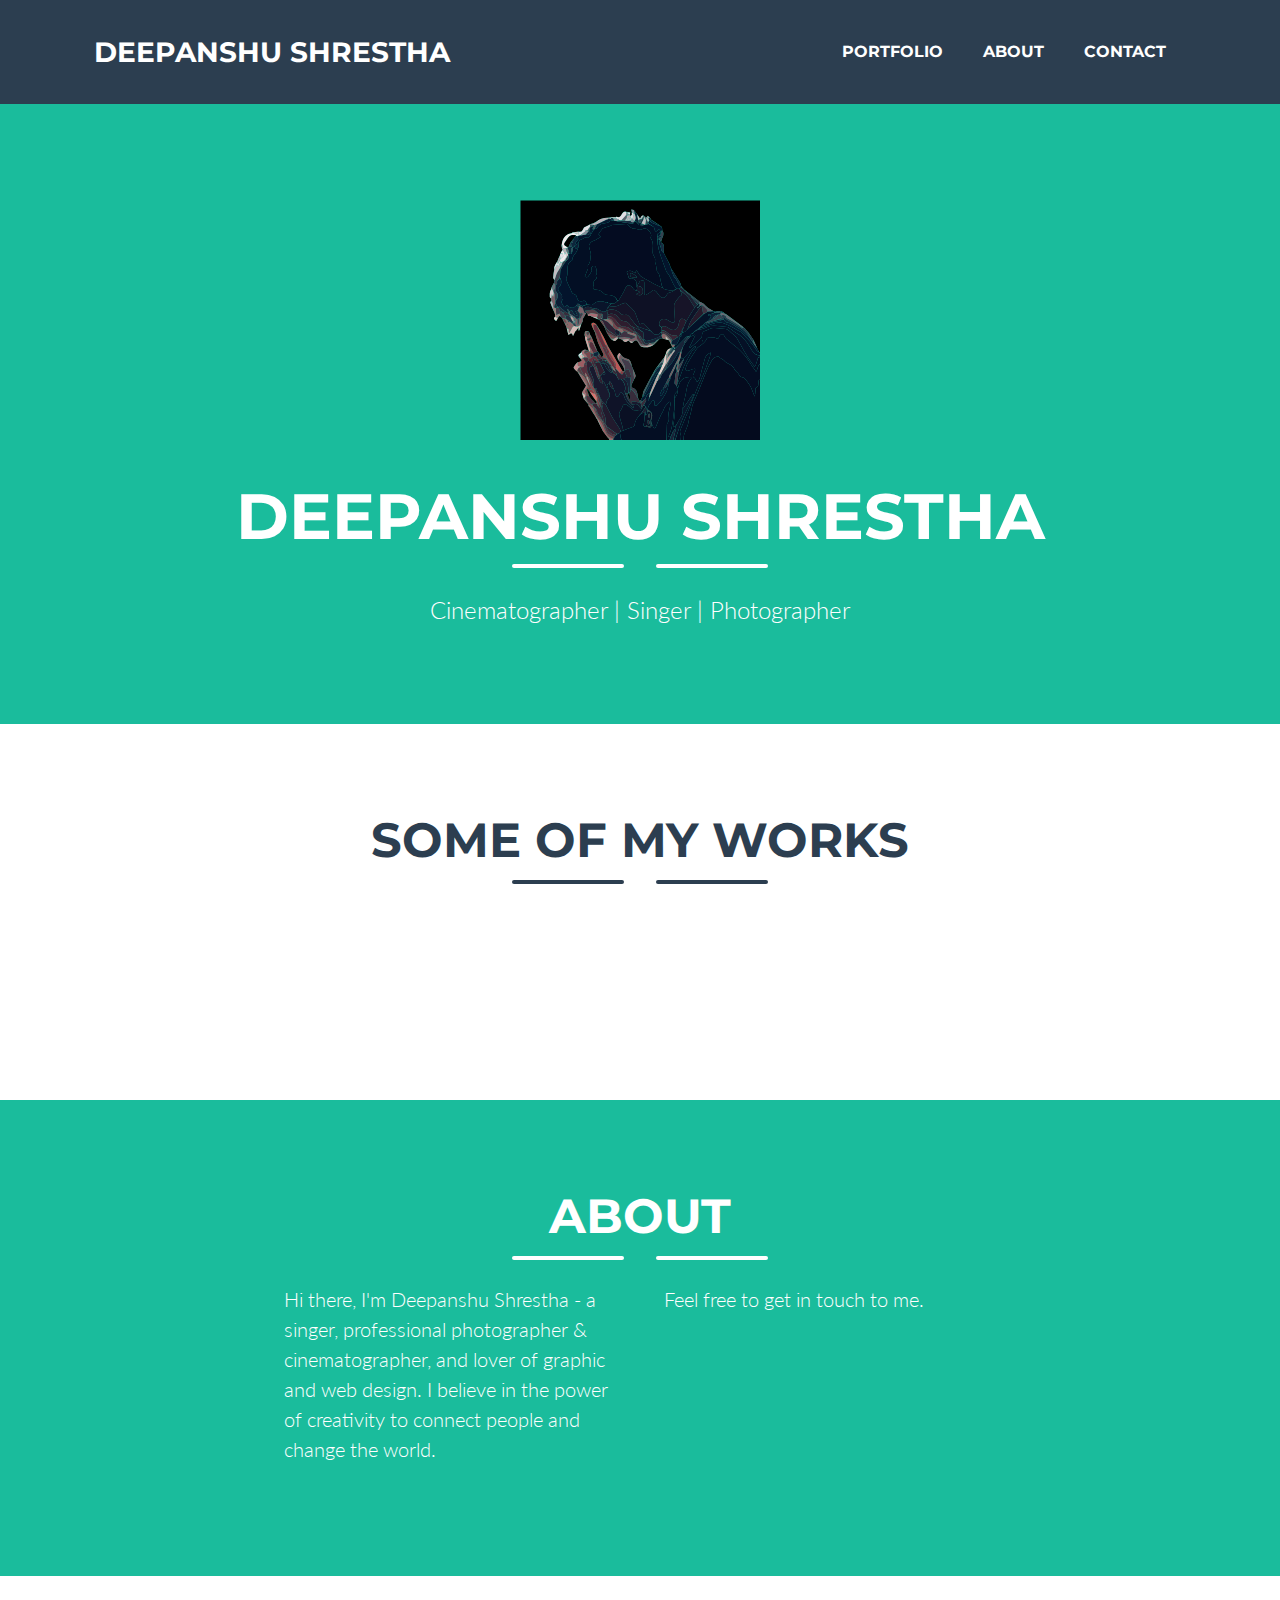
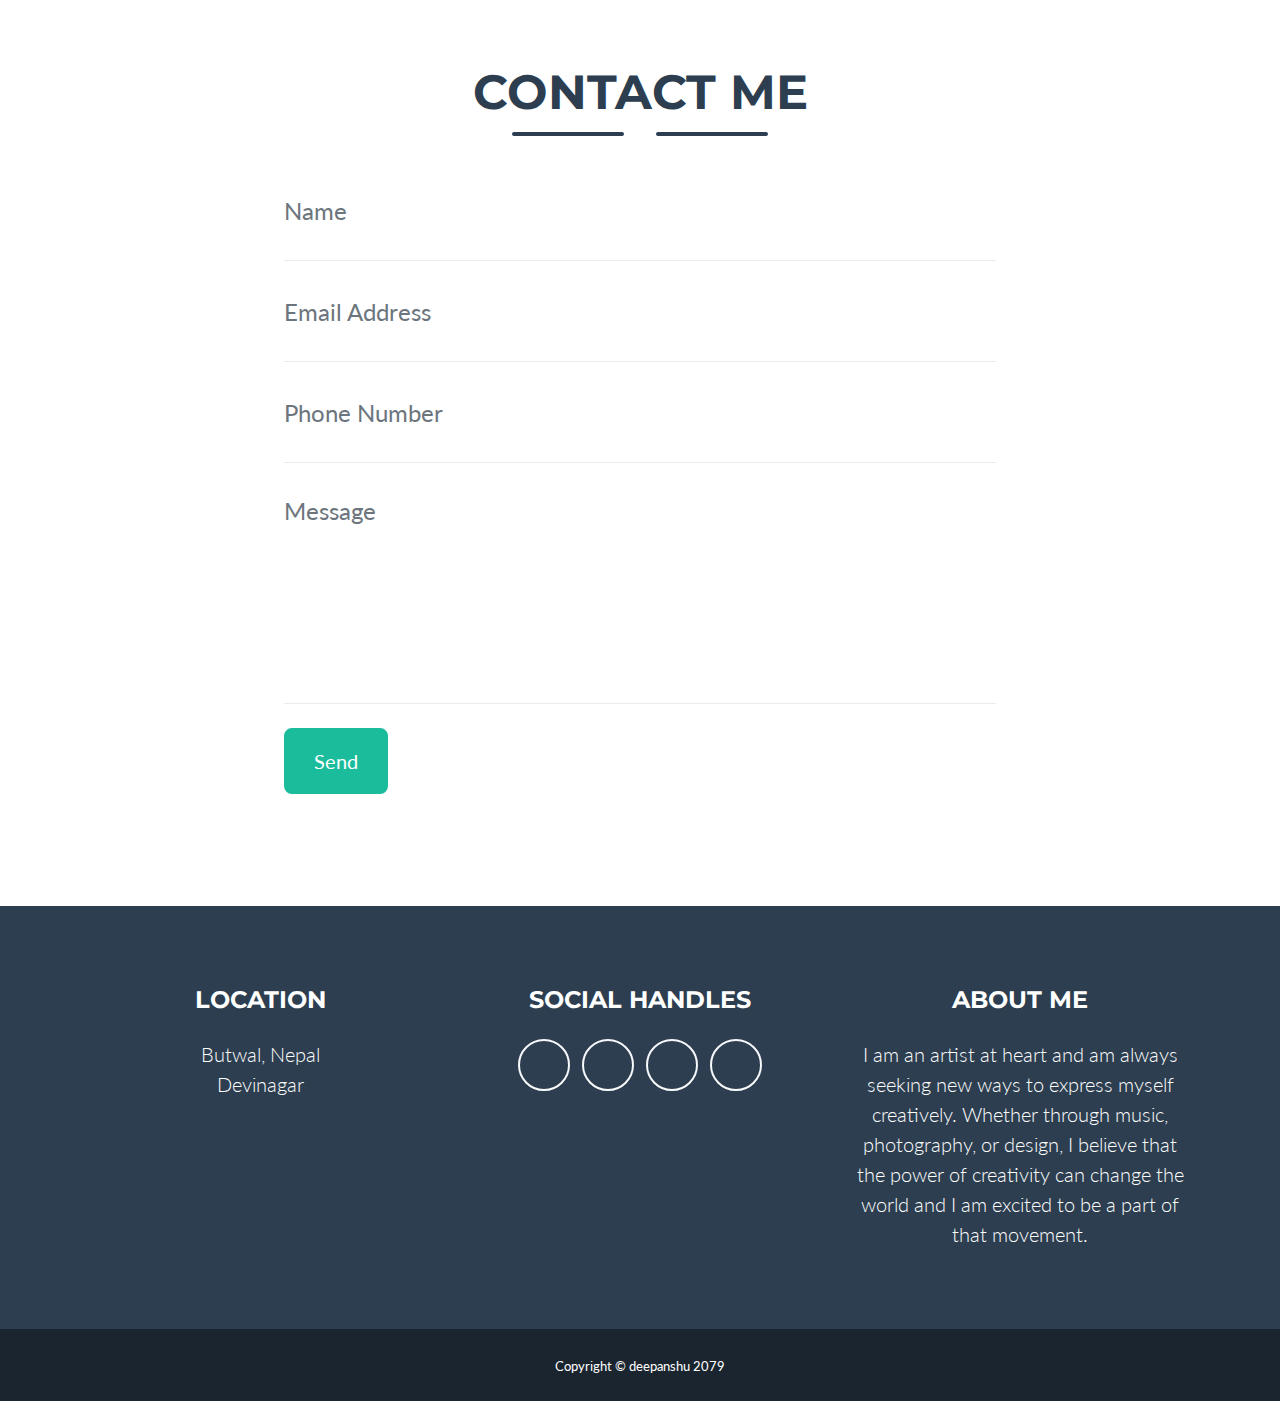
==== commit eecf0b9c: "Add files via upload" ====
--- a/index.html
+++ b/index.html
@@ -48,14 +48,14 @@
                     <div class="divider-custom-line"></div>
                 </div>
                 <!-- Masthead Subheading-->
-                <p class="masthead-subheading font-weight-light mb-0">IT Student From Nepal</p>
+                <p class="masthead-subheading font-weight-light mb-0">Cinematographer | Singer | Photographer</p>
             </div>
         </header>
         <!-- Portfolio Section-->
         <section class="page-section portfolio" id="portfolio">
             <div class="container">
                 <!-- Portfolio Section Heading-->
-                <h2 class="page-section-heading text-center text-uppercase text-secondary mb-0">Portfolio</h2>
+                <h2 class="page-section-heading text-center text-uppercase text-secondary mb-0">SOME OF MY WORKS</h2>
                 <!-- Icon Divider-->
                 <div class="divider-custom">
                     <div class="divider-custom-line"></div>
@@ -70,7 +70,7 @@
                             <div class="portfolio-item-caption d-flex align-items-center justify-content-center h-100 w-100">
                                 <div class="portfolio-item-caption-content text-center text-white"><i class="fas fa-plus fa-3x"></i></div>
                             </div>
-                            <img class="img-fluid" src="assets/img/portfolio/cabin.png" alt="" />
+                            <img class="img-fluid" src="assets/img/portfolio/1.jpeg" alt="" />
                         </div>
                     </div>
                     <!-- Portfolio Item 2-->
@@ -79,7 +79,7 @@
                             <div class="portfolio-item-caption d-flex align-items-center justify-content-center h-100 w-100">
                                 <div class="portfolio-item-caption-content text-center text-white"><i class="fas fa-plus fa-3x"></i></div>
                             </div>
-                            <img class="img-fluid" src="assets/img/portfolio/cake.png" alt="" />
+                            <img class="img-fluid" src="assets/img/portfolio/2.jpeg" alt="" />
                         </div>
                     </div>
                     <!-- Portfolio Item 3-->
@@ -88,7 +88,7 @@
                             <div class="portfolio-item-caption d-flex align-items-center justify-content-center h-100 w-100">
                                 <div class="portfolio-item-caption-content text-center text-white"><i class="fas fa-plus fa-3x"></i></div>
                             </div>
-                            <img class="img-fluid" src="assets/img/portfolio/circus.png" alt="" />
+                            <img class="img-fluid" src="assets/img/portfolio/3.jpeg" alt="" />
                         </div>
                     </div>
                     <!-- Portfolio Item 4-->
@@ -97,7 +97,7 @@
                             <div class="portfolio-item-caption d-flex align-items-center justify-content-center h-100 w-100">
                                 <div class="portfolio-item-caption-content text-center text-white"><i class="fas fa-plus fa-3x"></i></div>
                             </div>
-                            <img class="img-fluid" src="assets/img/portfolio/game.png" alt="" />
+                            <img class="img-fluid" src="assets/img/portfolio/4.jpeg" alt="" />
                         </div>
                     </div>
                     <!-- Portfolio Item 5-->
@@ -106,7 +106,7 @@
                             <div class="portfolio-item-caption d-flex align-items-center justify-content-center h-100 w-100">
                                 <div class="portfolio-item-caption-content text-center text-white"><i class="fas fa-plus fa-3x"></i></div>
                             </div>
-                            <img class="img-fluid" src="assets/img/portfolio/safe.png" alt="" />
+                            <img class="img-fluid" src="assets/img/portfolio/5.jpeg" alt="" />
                         </div>
                     </div>
                     <!-- Portfolio Item 6-->
@@ -115,7 +115,7 @@
                             <div class="portfolio-item-caption d-flex align-items-center justify-content-center h-100 w-100">
                                 <div class="portfolio-item-caption-content text-center text-white"><i class="fas fa-plus fa-3x"></i></div>
                             </div>
-                            <img class="img-fluid" src="assets/img/portfolio/submarine.png" alt="" />
+                            <img class="img-fluid" src="assets/img/portfolio/6.jpeg" alt="" />
                         </div>
                     </div>
                 </div>
@@ -134,8 +134,8 @@
                 </div>
                 <!-- About Section Content-->
                 <div class="row">
-                    <div class="col-lg-4 ml-auto"><p class="lead">Hello I am Bijay Raj Poudel. IT Student From Nepal</p></div>
-                    <div class="col-lg-4 mr-auto"><p class="lead">Thank you for visiting my personal website.</p></div>
+                    <div class="col-lg-4 ml-auto"><p class="lead">Hi there, I'm Deepanshu Shrestha - a singer, professional photographer & cinematographer, and lover of graphic and web design. I believe in the power of creativity to connect people and change the world.</p></div>
+                    <div class="col-lg-4 mr-auto"><p class="lead">Feel free to get in touch to me.</p></div>
                 </div>
             </div>
         </section>
@@ -199,24 +199,24 @@
                     <div class="col-lg-4 mb-5 mb-lg-0">
                         <h4 class="text-uppercase mb-4">Location</h4>
                         <p class="lead mb-0">
-                           Kathmandu, Nepal
+                           Butwal, Nepal
                             <br />
-                            Anamnagar
+                            Devinagar
                         </p>
                     </div>
                     <!-- Footer Social Icons-->
                     <div class="col-lg-4 mb-5 mb-lg-0">
-                        <h4 class="text-uppercase mb-4">Around the Web</h4>
-                        <a class="btn btn-outline-light btn-social mx-1" href="#!"><i class="fab fa-fw fa-facebook-f"></i></a>
-                        <a class="btn btn-outline-light btn-social mx-1" href="#!"><i class="fab fa-fw fa-twitter"></i></a>
-                        <a class="btn btn-outline-light btn-social mx-1" href="#!"><i class="fab fa-fw fa-linkedin-in"></i></a>
-                        <a class="btn btn-outline-light btn-social mx-1" href="#!"><i class="fab fa-fw fa-dribbble"></i></a>
+                        <h4 class="text-uppercase mb-4">Social Handles</h4>
+                        <a class="btn btn-outline-light btn-social mx-1" href="https://www.facebook.com/deepanshushootss"><i class="fab fa-fw fa-facebook-f"></i></a>
+                        <a class="btn btn-outline-light btn-social mx-1" href="https://github.com/deep4anshu"><i class="fab fa-fw fa-github"></i></a>
+                        <a class="btn btn-outline-light btn-social mx-1" href="https://www.linkedin.com/in/deepanshushrestha/"><i class="fab fa-fw fa-linkedin-in"></i></a>
+                        <a class="btn btn-outline-light btn-social mx-1" href="https://www.youtube.com/@deepanshushrestha"><i class="fab fa-fw fa-youtube"></i></a>
                     </div>
                     <!-- Footer About Text-->
                     <div class="col-lg-4">
                         <h4 class="text-uppercase mb-4">About Me</h4>
                         <p class="lead mb-0">
-                            I love travelling and coding.
+                            I am an artist at heart and am always seeking new ways to express myself creatively. Whether through music, photography, or design, I believe that the power of creativity can change the world and I am excited to be a part of that movement.
                         </p>
                     </div>
                 </div>
@@ -224,7 +224,7 @@
         </footer>
         <!-- Copyright Section-->
         <div class="copyright py-4 text-center text-white">
-            <div class="container"><small>Copyright © Deepanshu Shrestha 2079</small></div>
+            <div class="container"><small>Copyright © deepanshu 2079</small></div>
         </div>
         <!-- Scroll to Top Button (Only visible on small and extra-small screen sizes)-->
         <div class="scroll-to-top d-lg-none position-fixed">
@@ -251,7 +251,7 @@
                                         <div class="divider-custom-line"></div>
                                     </div>
                                     <!-- Portfolio Modal - Image-->
-                                    <img class="img-fluid rounded mb-5" src="assets/img/portfolio/cabin.png" alt="" />
+                                    <img class="img-fluid rounded mb-5" src="assets/img/portfolio/1.jpeg" alt="" />
                                     <!-- Portfolio Modal - Text-->
                                     <p class="mb-5">Lorem ipsum dolor sit amet, consectetur adipisicing elit. Mollitia neque assumenda ipsam nihil, molestias magnam, recusandae quos quis inventore quisquam velit asperiores, vitae? Reprehenderit soluta, eos quod consequuntur itaque. Nam.</p>
                                     <button class="btn btn-primary" data-dismiss="modal">
@@ -285,7 +285,7 @@
                                         <div class="divider-custom-line"></div>
                                     </div>
                                     <!-- Portfolio Modal - Image-->
-                                    <img class="img-fluid rounded mb-5" src="assets/img/portfolio/cake.png" alt="" />
+                                    <img class="img-fluid rounded mb-5" src="assets/img/portfolio/2.jpeg" alt="" />
                                     <!-- Portfolio Modal - Text-->
                                     <p class="mb-5">Lorem ipsum dolor sit amet, consectetur adipisicing elit. Mollitia neque assumenda ipsam nihil, molestias magnam, recusandae quos quis inventore quisquam velit asperiores, vitae? Reprehenderit soluta, eos quod consequuntur itaque. Nam.</p>
                                     <button class="btn btn-primary" data-dismiss="modal">
@@ -319,7 +319,7 @@
                                         <div class="divider-custom-line"></div>
                                     </div>
                                     <!-- Portfolio Modal - Image-->
-                                    <img class="img-fluid rounded mb-5" src="assets/img/portfolio/circus.png" alt="" />
+                                    <img class="img-fluid rounded mb-5" src="assets/img/portfolio/3.jpeg" alt="" />
                                     <!-- Portfolio Modal - Text-->
                                     <p class="mb-5">Lorem ipsum dolor sit amet, consectetur adipisicing elit. Mollitia neque assumenda ipsam nihil, molestias magnam, recusandae quos quis inventore quisquam velit asperiores, vitae? Reprehenderit soluta, eos quod consequuntur itaque. Nam.</p>
                                     <button class="btn btn-primary" data-dismiss="modal">
@@ -353,7 +353,7 @@
                                         <div class="divider-custom-line"></div>
                                     </div>
                                     <!-- Portfolio Modal - Image-->
-                                    <img class="img-fluid rounded mb-5" src="assets/img/portfolio/game.png" alt="" />
+                                    <img class="img-fluid rounded mb-5" src="assets/img/portfolio/4.jpeg" alt="" />
                                     <!-- Portfolio Modal - Text-->
                                     <p class="mb-5">Lorem ipsum dolor sit amet, consectetur adipisicing elit. Mollitia neque assumenda ipsam nihil, molestias magnam, recusandae quos quis inventore quisquam velit asperiores, vitae? Reprehenderit soluta, eos quod consequuntur itaque. Nam.</p>
                                     <button class="btn btn-primary" data-dismiss="modal">
@@ -387,7 +387,7 @@
                                         <div class="divider-custom-line"></div>
                                     </div>
                                     <!-- Portfolio Modal - Image-->
-                                    <img class="img-fluid rounded mb-5" src="assets/img/portfolio/safe.png" alt="" />
+                                    <img class="img-fluid rounded mb-5" src="assets/img/portfolio/5.jpeg" alt="" />
                                     <!-- Portfolio Modal - Text-->
                                     <p class="mb-5">Lorem ipsum dolor sit amet, consectetur adipisicing elit. Mollitia neque assumenda ipsam nihil, molestias magnam, recusandae quos quis inventore quisquam velit asperiores, vitae? Reprehenderit soluta, eos quod consequuntur itaque. Nam.</p>
                                     <button class="btn btn-primary" data-dismiss="modal">
@@ -421,7 +421,7 @@
                                         <div class="divider-custom-line"></div>
                                     </div>
                                     <!-- Portfolio Modal - Image-->
-                                    <img class="img-fluid rounded mb-5" src="assets/img/portfolio/submarine.png" alt="" />
+                                    <img class="img-fluid rounded mb-5" src="assets/img/portfolio/6.jpeg" alt="" />
                                     <!-- Portfolio Modal - Text-->
                                     <p class="mb-5">Lorem ipsum dolor sit amet, consectetur adipisicing elit. Mollitia neque assumenda ipsam nihil, molestias magnam, recusandae quos quis inventore quisquam velit asperiores, vitae? Reprehenderit soluta, eos quod consequuntur itaque. Nam.</p>
                                     <button class="btn btn-primary" data-dismiss="modal">
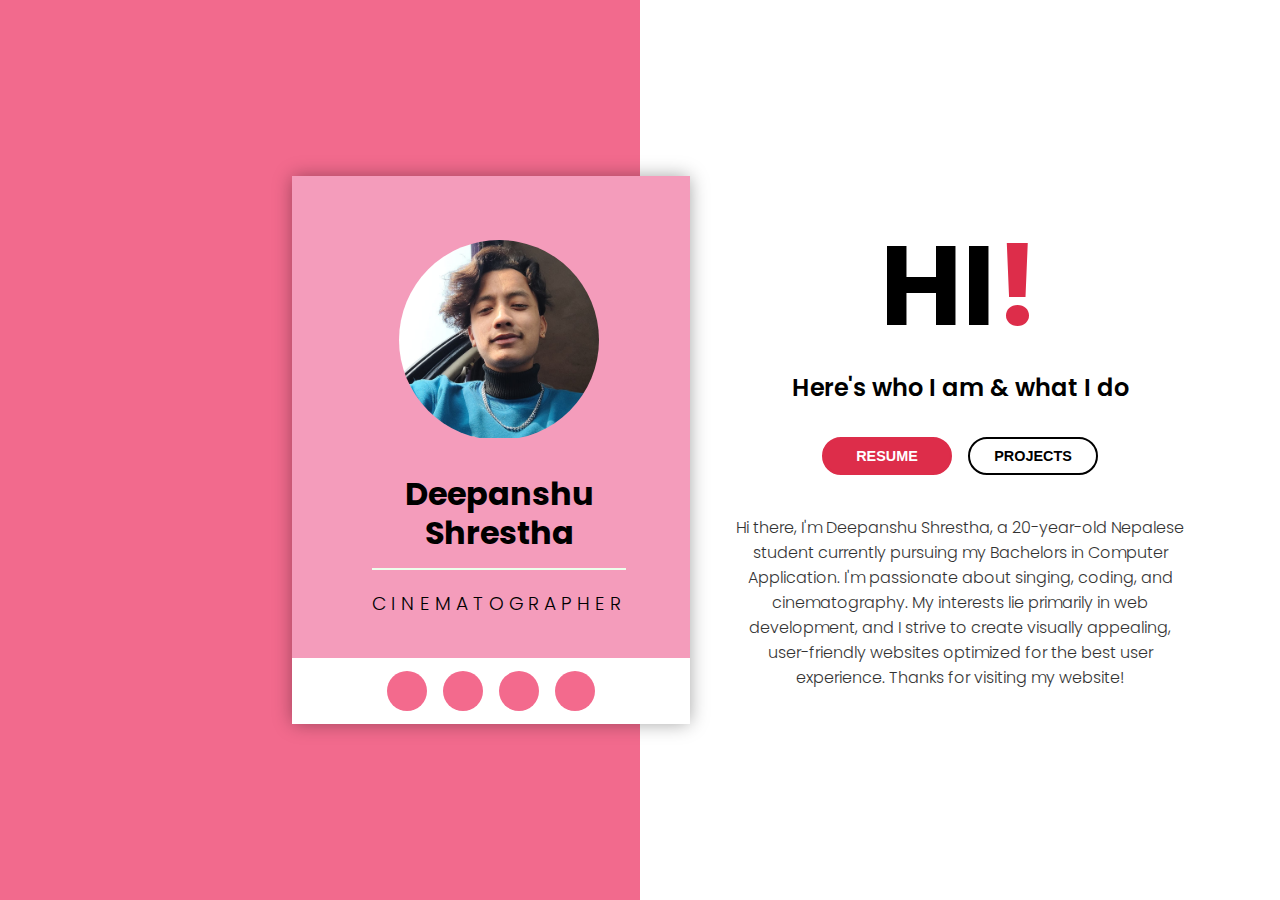
==== commit 88249bd7: "Add files via upload" ====
--- a/index.html
+++ b/index.html
@@ -1,449 +1,52 @@
-<!DOCTYPE html>
-<html lang="en">
-    <head>
-        <meta charset="utf-8" />
-        <meta name="viewport" content="width=device-width, initial-scale=1, shrink-to-fit=no" />
-        <meta name="description" content="" />
-        <meta name="author" content="" />
-        <title>deepanshu</title>
-        <!-- Favicon-->
-        <link rel="icon" type="image/x-icon" href="assets/img/favicon.ico" />
-        <!-- Font Awesome icons (free version)-->
-        <script src="https://use.fontawesome.com/releases/v5.15.1/js/all.js" crossorigin="anonymous"></script>
-        <!-- Google fonts-->
-        <link href="https://fonts.googleapis.com/css?family=Montserrat:400,700" rel="stylesheet" type="text/css" />
-        <link href="https://fonts.googleapis.com/css?family=Lato:400,700,400italic,700italic" rel="stylesheet" type="text/css" />
-        <!-- Core theme CSS (includes Bootstrap)-->
-        <link href="css/styles.css" rel="stylesheet" />
-    </head>
-    <body id="page-top">
-        <!-- Navigation-->
-        <nav class="navbar navbar-expand-lg bg-secondary text-uppercase fixed-top" id="mainNav">
-            <div class="container">
-                <a class="navbar-brand js-scroll-trigger" href="#page-top">Deepanshu Shrestha</a>
-                <button class="navbar-toggler navbar-toggler-right text-uppercase font-weight-bold bg-primary text-white rounded" type="button" data-toggle="collapse" data-target="#navbarResponsive" aria-controls="navbarResponsive" aria-expanded="false" aria-label="Toggle navigation">
-                    Menu
-                    <i class="fas fa-bars"></i>
-                </button>
-                <div class="collapse navbar-collapse" id="navbarResponsive">
-                    <ul class="navbar-nav ml-auto">
-                        <li class="nav-item mx-0 mx-lg-1"><a class="nav-link py-3 px-0 px-lg-3 rounded js-scroll-trigger" href="#portfolio">Portfolio</a></li>
-                        <li class="nav-item mx-0 mx-lg-1"><a class="nav-link py-3 px-0 px-lg-3 rounded js-scroll-trigger" href="#about">About</a></li>
-                        <li class="nav-item mx-0 mx-lg-1"><a class="nav-link py-3 px-0 px-lg-3 rounded js-scroll-trigger" href="#contact">Contact</a></li>
-                    </ul>
-                </div>
-            </div>
-        </nav>
-        <!-- Masthead-->
-        <header class="masthead bg-primary text-white text-center">
-            <div class="container d-flex align-items-center flex-column">
-                <!-- Masthead Avatar Image-->
-                <img class="masthead-avatar mb-5" src="assets/img/avataaars.svg" alt="" />
-                <!-- Masthead Heading-->
-                <h1 class="masthead-heading text-uppercase mb-0">Deepanshu Shrestha</h1>
-                <!-- Icon Divider-->
-                <div class="divider-custom divider-light">
-                    <div class="divider-custom-line"></div>
-                    <div class="divider-custom-icon"><i class="fas fa-star"></i></div>
-                    <div class="divider-custom-line"></div>
-                </div>
-                <!-- Masthead Subheading-->
-                <p class="masthead-subheading font-weight-light mb-0">Cinematographer | Singer | Photographer</p>
-            </div>
-        </header>
-        <!-- Portfolio Section-->
-        <section class="page-section portfolio" id="portfolio">
-            <div class="container">
-                <!-- Portfolio Section Heading-->
-                <h2 class="page-section-heading text-center text-uppercase text-secondary mb-0">SOME OF MY WORKS</h2>
-                <!-- Icon Divider-->
-                <div class="divider-custom">
-                    <div class="divider-custom-line"></div>
-                    <div class="divider-custom-icon"><i class="fas fa-star"></i></div>
-                    <div class="divider-custom-line"></div>
-                </div>
-                <!-- Portfolio Grid Items-->
-                <div class="row justify-content-center">
-                    <!-- Portfolio Item 1-->
-                    <div class="col-md-6 col-lg-4 mb-5">
-                        <div class="portfolio-item mx-auto" data-toggle="modal" data-target="#portfolioModal1">
-                            <div class="portfolio-item-caption d-flex align-items-center justify-content-center h-100 w-100">
-                                <div class="portfolio-item-caption-content text-center text-white"><i class="fas fa-plus fa-3x"></i></div>
-                            </div>
-                            <img class="img-fluid" src="assets/img/portfolio/1.jpeg" alt="" />
-                        </div>
-                    </div>
-                    <!-- Portfolio Item 2-->
-                    <div class="col-md-6 col-lg-4 mb-5">
-                        <div class="portfolio-item mx-auto" data-toggle="modal" data-target="#portfolioModal2">
-                            <div class="portfolio-item-caption d-flex align-items-center justify-content-center h-100 w-100">
-                                <div class="portfolio-item-caption-content text-center text-white"><i class="fas fa-plus fa-3x"></i></div>
-                            </div>
-                            <img class="img-fluid" src="assets/img/portfolio/2.jpeg" alt="" />
-                        </div>
-                    </div>
-                    <!-- Portfolio Item 3-->
-                    <div class="col-md-6 col-lg-4 mb-5">
-                        <div class="portfolio-item mx-auto" data-toggle="modal" data-target="#portfolioModal3">
-                            <div class="portfolio-item-caption d-flex align-items-center justify-content-center h-100 w-100">
-                                <div class="portfolio-item-caption-content text-center text-white"><i class="fas fa-plus fa-3x"></i></div>
-                            </div>
-                            <img class="img-fluid" src="assets/img/portfolio/3.jpeg" alt="" />
-                        </div>
-                    </div>
-                    <!-- Portfolio Item 4-->
-                    <div class="col-md-6 col-lg-4 mb-5 mb-lg-0">
-                        <div class="portfolio-item mx-auto" data-toggle="modal" data-target="#portfolioModal4">
-                            <div class="portfolio-item-caption d-flex align-items-center justify-content-center h-100 w-100">
-                                <div class="portfolio-item-caption-content text-center text-white"><i class="fas fa-plus fa-3x"></i></div>
-                            </div>
-                            <img class="img-fluid" src="assets/img/portfolio/4.jpeg" alt="" />
-                        </div>
-                    </div>
-                    <!-- Portfolio Item 5-->
-                    <div class="col-md-6 col-lg-4 mb-5 mb-md-0">
-                        <div class="portfolio-item mx-auto" data-toggle="modal" data-target="#portfolioModal5">
-                            <div class="portfolio-item-caption d-flex align-items-center justify-content-center h-100 w-100">
-                                <div class="portfolio-item-caption-content text-center text-white"><i class="fas fa-plus fa-3x"></i></div>
-                            </div>
-                            <img class="img-fluid" src="assets/img/portfolio/5.jpeg" alt="" />
-                        </div>
-                    </div>
-                    <!-- Portfolio Item 6-->
-                    <div class="col-md-6 col-lg-4">
-                        <div class="portfolio-item mx-auto" data-toggle="modal" data-target="#portfolioModal6">
-                            <div class="portfolio-item-caption d-flex align-items-center justify-content-center h-100 w-100">
-                                <div class="portfolio-item-caption-content text-center text-white"><i class="fas fa-plus fa-3x"></i></div>
-                            </div>
-                            <img class="img-fluid" src="assets/img/portfolio/6.jpeg" alt="" />
-                        </div>
-                    </div>
-                </div>
-            </div>
-        </section>
-        <!-- About Section-->
-        <section class="page-section bg-primary text-white mb-0" id="about">
-            <div class="container">
-                <!-- About Section Heading-->
-                <h2 class="page-section-heading text-center text-uppercase text-white">About</h2>
-                <!-- Icon Divider-->
-                <div class="divider-custom divider-light">
-                    <div class="divider-custom-line"></div>
-                    <div class="divider-custom-icon"><i class="fas fa-star"></i></div>
-                    <div class="divider-custom-line"></div>
-                </div>
-                <!-- About Section Content-->
-                <div class="row">
-                    <div class="col-lg-4 ml-auto"><p class="lead">Hi there, I'm Deepanshu Shrestha - a singer, professional photographer & cinematographer, and lover of graphic and web design. I believe in the power of creativity to connect people and change the world.</p></div>
-                    <div class="col-lg-4 mr-auto"><p class="lead">Feel free to get in touch to me.</p></div>
-                </div>
-            </div>
-        </section>
-        <!-- Contact Section-->
-        <section class="page-section" id="contact">
-            <div class="container">
-                <!-- Contact Section Heading-->
-                <h2 class="page-section-heading text-center text-uppercase text-secondary mb-0">Contact Me</h2>
-                <!-- Icon Divider-->
-                <div class="divider-custom">
-                    <div class="divider-custom-line"></div>
-                    <div class="divider-custom-icon"><i class="fas fa-star"></i></div>
-                    <div class="divider-custom-line"></div>
-                </div>
-                <!-- Contact Section Form-->
-                <div class="row">
-                    <div class="col-lg-8 mx-auto">
-                        <!-- To configure the contact form email address, go to mail/contact_me.php and update the email address in the PHP file on line 19.-->
-                        <form id="contactForm" name="sentMessage" novalidate="novalidate">
-                            <div class="control-group">
-                                <div class="form-group floating-label-form-group controls mb-0 pb-2">
-                                    <label>Name</label>
-                                    <input class="form-control" id="name" type="text" placeholder="Name" required="required" data-validation-required-message="Please enter your name." />
-                                    <p class="help-block text-danger"></p>
-                                </div>
-                            </div>
-                            <div class="control-group">
-                                <div class="form-group floating-label-form-group controls mb-0 pb-2">
-                                    <label>Email Address</label>
-                                    <input class="form-control" id="email" type="email" placeholder="Email Address" required="required" data-validation-required-message="Please enter your email address." />
-                                    <p class="help-block text-danger"></p>
-                                </div>
-                            </div>
-                            <div class="control-group">
-                                <div class="form-group floating-label-form-group controls mb-0 pb-2">
-                                    <label>Phone Number</label>
-                                    <input class="form-control" id="phone" type="tel" placeholder="Phone Number" required="required" data-validation-required-message="Please enter your phone number." />
-                                    <p class="help-block text-danger"></p>
-                                </div>
-                            </div>
-                            <div class="control-group">
-                                <div class="form-group floating-label-form-group controls mb-0 pb-2">
-                                    <label>Message</label>
-                                    <textarea class="form-control" id="message" rows="5" placeholder="Message" required="required" data-validation-required-message="Please enter a message."></textarea>
-                                    <p class="help-block text-danger"></p>
-                                </div>
-                            </div>
-                            <br />
-                            <div id="success"></div>
-                            <div class="form-group"><button class="btn btn-primary btn-xl" id="sendMessageButton" type="submit">Send</button></div>
-                        </form>
-                    </div>
-                </div>
-            </div>
-        </section>
-        <!-- Footer-->
-        <footer class="footer text-center">
-            <div class="container">
-                <div class="row">
-                    <!-- Footer Location-->
-                    <div class="col-lg-4 mb-5 mb-lg-0">
-                        <h4 class="text-uppercase mb-4">Location</h4>
-                        <p class="lead mb-0">
-                           Butwal, Nepal
-                            <br />
-                            Devinagar
-                        </p>
-                    </div>
-                    <!-- Footer Social Icons-->
-                    <div class="col-lg-4 mb-5 mb-lg-0">
-                        <h4 class="text-uppercase mb-4">Social Handles</h4>
-                        <a class="btn btn-outline-light btn-social mx-1" href="https://www.facebook.com/deepanshushootss"><i class="fab fa-fw fa-facebook-f"></i></a>
-                        <a class="btn btn-outline-light btn-social mx-1" href="https://github.com/deep4anshu"><i class="fab fa-fw fa-github"></i></a>
-                        <a class="btn btn-outline-light btn-social mx-1" href="https://www.linkedin.com/in/deepanshushrestha/"><i class="fab fa-fw fa-linkedin-in"></i></a>
-                        <a class="btn btn-outline-light btn-social mx-1" href="https://www.youtube.com/@deepanshushrestha"><i class="fab fa-fw fa-youtube"></i></a>
-                    </div>
-                    <!-- Footer About Text-->
-                    <div class="col-lg-4">
-                        <h4 class="text-uppercase mb-4">About Me</h4>
-                        <p class="lead mb-0">
-                            I am an artist at heart and am always seeking new ways to express myself creatively. Whether through music, photography, or design, I believe that the power of creativity can change the world and I am excited to be a part of that movement.
-                        </p>
-                    </div>
-                </div>
-            </div>
-        </footer>
-        <!-- Copyright Section-->
-        <div class="copyright py-4 text-center text-white">
-            <div class="container"><small>Copyright © deepanshu 2079</small></div>
-        </div>
-        <!-- Scroll to Top Button (Only visible on small and extra-small screen sizes)-->
-        <div class="scroll-to-top d-lg-none position-fixed">
-            <a class="js-scroll-trigger d-block text-center text-white rounded" href="#page-top"><i class="fa fa-chevron-up"></i></a>
-        </div>
-        <!-- Portfolio Modals-->
-        <!-- Portfolio Modal 1-->
-        <div class="portfolio-modal modal fade" id="portfolioModal1" tabindex="-1" role="dialog" aria-labelledby="portfolioModal1Label" aria-hidden="true">
-            <div class="modal-dialog modal-xl" role="document">
-                <div class="modal-content">
-                    <button class="close" type="button" data-dismiss="modal" aria-label="Close">
-                        <span aria-hidden="true"><i class="fas fa-times"></i></span>
-                    </button>
-                    <div class="modal-body text-center">
-                        <div class="container">
-                            <div class="row justify-content-center">
-                                <div class="col-lg-8">
-                                    <!-- Portfolio Modal - Title-->
-                                    <h2 class="portfolio-modal-title text-secondary text-uppercase mb-0" id="portfolioModal1Label">Log Cabin</h2>
-                                    <!-- Icon Divider-->
-                                    <div class="divider-custom">
-                                        <div class="divider-custom-line"></div>
-                                        <div class="divider-custom-icon"><i class="fas fa-star"></i></div>
-                                        <div class="divider-custom-line"></div>
-                                    </div>
-                                    <!-- Portfolio Modal - Image-->
-                                    <img class="img-fluid rounded mb-5" src="assets/img/portfolio/1.jpeg" alt="" />
-                                    <!-- Portfolio Modal - Text-->
-                                    <p class="mb-5">Lorem ipsum dolor sit amet, consectetur adipisicing elit. Mollitia neque assumenda ipsam nihil, molestias magnam, recusandae quos quis inventore quisquam velit asperiores, vitae? Reprehenderit soluta, eos quod consequuntur itaque. Nam.</p>
-                                    <button class="btn btn-primary" data-dismiss="modal">
-                                        <i class="fas fa-times fa-fw"></i>
-                                        Close Window
-                                    </button>
-                                </div>
-                            </div>
-                        </div>
-                    </div>
-                </div>
-            </div>
-        </div>
-        <!-- Portfolio Modal 2-->
-        <div class="portfolio-modal modal fade" id="portfolioModal2" tabindex="-1" role="dialog" aria-labelledby="portfolioModal2Label" aria-hidden="true">
-            <div class="modal-dialog modal-xl" role="document">
-                <div class="modal-content">
-                    <button class="close" type="button" data-dismiss="modal" aria-label="Close">
-                        <span aria-hidden="true"><i class="fas fa-times"></i></span>
-                    </button>
-                    <div class="modal-body text-center">
-                        <div class="container">
-                            <div class="row justify-content-center">
-                                <div class="col-lg-8">
-                                    <!-- Portfolio Modal - Title-->
-                                    <h2 class="portfolio-modal-title text-secondary text-uppercase mb-0" id="portfolioModal2Label">Tasty Cake</h2>
-                                    <!-- Icon Divider-->
-                                    <div class="divider-custom">
-                                        <div class="divider-custom-line"></div>
-                                        <div class="divider-custom-icon"><i class="fas fa-star"></i></div>
-                                        <div class="divider-custom-line"></div>
-                                    </div>
-                                    <!-- Portfolio Modal - Image-->
-                                    <img class="img-fluid rounded mb-5" src="assets/img/portfolio/2.jpeg" alt="" />
-                                    <!-- Portfolio Modal - Text-->
-                                    <p class="mb-5">Lorem ipsum dolor sit amet, consectetur adipisicing elit. Mollitia neque assumenda ipsam nihil, molestias magnam, recusandae quos quis inventore quisquam velit asperiores, vitae? Reprehenderit soluta, eos quod consequuntur itaque. Nam.</p>
-                                    <button class="btn btn-primary" data-dismiss="modal">
-                                        <i class="fas fa-times fa-fw"></i>
-                                        Close Window
-                                    </button>
-                                </div>
-                            </div>
-                        </div>
-                    </div>
-                </div>
-            </div>
-        </div>
-        <!-- Portfolio Modal 3-->
-        <div class="portfolio-modal modal fade" id="portfolioModal3" tabindex="-1" role="dialog" aria-labelledby="portfolioModal3Label" aria-hidden="true">
-            <div class="modal-dialog modal-xl" role="document">
-                <div class="modal-content">
-                    <button class="close" type="button" data-dismiss="modal" aria-label="Close">
-                        <span aria-hidden="true"><i class="fas fa-times"></i></span>
-                    </button>
-                    <div class="modal-body text-center">
-                        <div class="container">
-                            <div class="row justify-content-center">
-                                <div class="col-lg-8">
-                                    <!-- Portfolio Modal - Title-->
-                                    <h2 class="portfolio-modal-title text-secondary text-uppercase mb-0" id="portfolioModal3Label">Circus Tent</h2>
-                                    <!-- Icon Divider-->
-                                    <div class="divider-custom">
-                                        <div class="divider-custom-line"></div>
-                                        <div class="divider-custom-icon"><i class="fas fa-star"></i></div>
-                                        <div class="divider-custom-line"></div>
-                                    </div>
-                                    <!-- Portfolio Modal - Image-->
-                                    <img class="img-fluid rounded mb-5" src="assets/img/portfolio/3.jpeg" alt="" />
-                                    <!-- Portfolio Modal - Text-->
-                                    <p class="mb-5">Lorem ipsum dolor sit amet, consectetur adipisicing elit. Mollitia neque assumenda ipsam nihil, molestias magnam, recusandae quos quis inventore quisquam velit asperiores, vitae? Reprehenderit soluta, eos quod consequuntur itaque. Nam.</p>
-                                    <button class="btn btn-primary" data-dismiss="modal">
-                                        <i class="fas fa-times fa-fw"></i>
-                                        Close Window
-                                    </button>
-                                </div>
-                            </div>
-                        </div>
-                    </div>
-                </div>
-            </div>
-        </div>
-        <!-- Portfolio Modal 4-->
-        <div class="portfolio-modal modal fade" id="portfolioModal4" tabindex="-1" role="dialog" aria-labelledby="portfolioModal4Label" aria-hidden="true">
-            <div class="modal-dialog modal-xl" role="document">
-                <div class="modal-content">
-                    <button class="close" type="button" data-dismiss="modal" aria-label="Close">
-                        <span aria-hidden="true"><i class="fas fa-times"></i></span>
-                    </button>
-                    <div class="modal-body text-center">
-                        <div class="container">
-                            <div class="row justify-content-center">
-                                <div class="col-lg-8">
-                                    <!-- Portfolio Modal - Title-->
-                                    <h2 class="portfolio-modal-title text-secondary text-uppercase mb-0" id="portfolioModal4Label">Controller</h2>
-                                    <!-- Icon Divider-->
-                                    <div class="divider-custom">
-                                        <div class="divider-custom-line"></div>
-                                        <div class="divider-custom-icon"><i class="fas fa-star"></i></div>
-                                        <div class="divider-custom-line"></div>
-                                    </div>
-                                    <!-- Portfolio Modal - Image-->
-                                    <img class="img-fluid rounded mb-5" src="assets/img/portfolio/4.jpeg" alt="" />
-                                    <!-- Portfolio Modal - Text-->
-                                    <p class="mb-5">Lorem ipsum dolor sit amet, consectetur adipisicing elit. Mollitia neque assumenda ipsam nihil, molestias magnam, recusandae quos quis inventore quisquam velit asperiores, vitae? Reprehenderit soluta, eos quod consequuntur itaque. Nam.</p>
-                                    <button class="btn btn-primary" data-dismiss="modal">
-                                        <i class="fas fa-times fa-fw"></i>
-                                        Close Window
-                                    </button>
-                                </div>
-                            </div>
-                        </div>
-                    </div>
-                </div>
-            </div>
-        </div>
-        <!-- Portfolio Modal 5-->
-        <div class="portfolio-modal modal fade" id="portfolioModal5" tabindex="-1" role="dialog" aria-labelledby="portfolioModal5Label" aria-hidden="true">
-            <div class="modal-dialog modal-xl" role="document">
-                <div class="modal-content">
-                    <button class="close" type="button" data-dismiss="modal" aria-label="Close">
-                        <span aria-hidden="true"><i class="fas fa-times"></i></span>
-                    </button>
-                    <div class="modal-body text-center">
-                        <div class="container">
-                            <div class="row justify-content-center">
-                                <div class="col-lg-8">
-                                    <!-- Portfolio Modal - Title-->
-                                    <h2 class="portfolio-modal-title text-secondary text-uppercase mb-0" id="portfolioModal5Label">Locked Safe</h2>
-                                    <!-- Icon Divider-->
-                                    <div class="divider-custom">
-                                        <div class="divider-custom-line"></div>
-                                        <div class="divider-custom-icon"><i class="fas fa-star"></i></div>
-                                        <div class="divider-custom-line"></div>
-                                    </div>
-                                    <!-- Portfolio Modal - Image-->
-                                    <img class="img-fluid rounded mb-5" src="assets/img/portfolio/5.jpeg" alt="" />
-                                    <!-- Portfolio Modal - Text-->
-                                    <p class="mb-5">Lorem ipsum dolor sit amet, consectetur adipisicing elit. Mollitia neque assumenda ipsam nihil, molestias magnam, recusandae quos quis inventore quisquam velit asperiores, vitae? Reprehenderit soluta, eos quod consequuntur itaque. Nam.</p>
-                                    <button class="btn btn-primary" data-dismiss="modal">
-                                        <i class="fas fa-times fa-fw"></i>
-                                        Close Window
-                                    </button>
-                                </div>
-                            </div>
-                        </div>
-                    </div>
-                </div>
-            </div>
-        </div>
-        <!-- Portfolio Modal 6-->
-        <div class="portfolio-modal modal fade" id="portfolioModal6" tabindex="-1" role="dialog" aria-labelledby="portfolioModal6Label" aria-hidden="true">
-            <div class="modal-dialog modal-xl" role="document">
-                <div class="modal-content">
-                    <button class="close" type="button" data-dismiss="modal" aria-label="Close">
-                        <span aria-hidden="true"><i class="fas fa-times"></i></span>
-                    </button>
-                    <div class="modal-body text-center">
-                        <div class="container">
-                            <div class="row justify-content-center">
-                                <div class="col-lg-8">
-                                    <!-- Portfolio Modal - Title-->
-                                    <h2 class="portfolio-modal-title text-secondary text-uppercase mb-0" id="portfolioModal6Label">Submarine</h2>
-                                    <!-- Icon Divider-->
-                                    <div class="divider-custom">
-                                        <div class="divider-custom-line"></div>
-                                        <div class="divider-custom-icon"><i class="fas fa-star"></i></div>
-                                        <div class="divider-custom-line"></div>
-                                    </div>
-                                    <!-- Portfolio Modal - Image-->
-                                    <img class="img-fluid rounded mb-5" src="assets/img/portfolio/6.jpeg" alt="" />
-                                    <!-- Portfolio Modal - Text-->
-                                    <p class="mb-5">Lorem ipsum dolor sit amet, consectetur adipisicing elit. Mollitia neque assumenda ipsam nihil, molestias magnam, recusandae quos quis inventore quisquam velit asperiores, vitae? Reprehenderit soluta, eos quod consequuntur itaque. Nam.</p>
-                                    <button class="btn btn-primary" data-dismiss="modal">
-                                        <i class="fas fa-times fa-fw"></i>
-                                        Close Window
-                                    </button>
-                                </div>
-                            </div>
-                        </div>
-                    </div>
-                </div>
-            </div>
-        </div>
-        <!-- Bootstrap core JS-->
-        <script src="https://cdnjs.cloudflare.com/ajax/libs/jquery/3.5.1/jquery.min.js"></script>
-        <script src="https://cdn.jsdelivr.net/npm/bootstrap@4.5.3/dist/js/bootstrap.bundle.min.js"></script>
-        <!-- Third party plugin JS-->
-        <script src="https://cdnjs.cloudflare.com/ajax/libs/jquery-easing/1.4.1/jquery.easing.min.js"></script>
-        <!-- Contact form JS-->
-        <script src="assets/mail/jqBootstrapValidation.js"></script>
-        <script src="assets/mail/contact_me.js"></script>
-        <!-- Core theme JS-->
-        <script src="js/scripts.js"></script>
-    </body>
-</html>
+<!DOCTYPE html>
+<html>
+  <head>
+    <meta charset="utf-8">
+    <meta http-equiv="X-UA-Compatible" content="IE=edge">
+    <title>deepanshu</title>
+    <meta name="viewport" content="width=device-width, initial-scale=1">
+    <link rel="stylesheet" href="style.css">
+    <link rel="stylesheet" href="https://cdnjs.cloudflare.com/ajax/libs/font-awesome/5.15.1/css/all.min.css" integrity="sha512-+4zCK9k+qNFUR5X+cKL9EIR+ZOhtIloNl9GIKS57V1MyNsYpYcUrUeQc9vNfzsWfV28IaLL3i96P9sdNyeRssA==" crossorigin="anonymous" />
+  </head>
+  <body>
+    
+    <div class = "about-wrapper">
+      <div class = "about-left">
+        <div class = "about-left-content">
+          <div>
+            <div class = "shadow">
+              <div class = "about-img">
+                <img src = "deepanshu.jpg" alt = "deepanshu">
+              </div>
+            </div>
+
+            <h2>Deepanshu<br>Shrestha</h2>
+            <h3>Cinematographer</h3>
+          </div>
+
+          <ul class = "icons">
+            <li><a href="http://www.facebook.com/deepanshushootss"><i class = "fab fa-facebook-f" ></i></a></li>
+            <li><a href="https://www.youtube.com/channel/UCg9cbsupqQOkRDGQgDPu_jg"><i class="fab fa-youtube"></i></a></li>
+            <li><a href="http://www.linkedin.com/in/deepanshushrestha"><i class = "fab fa-linkedin"></a></i></li>
+            <li><a href="http://www.instagram.com/deepanshu_shootss"><i class="fab fa-instagram"></i></a></li>
+          </ul>
+        </div>
+      </div>
+
+      <div class = "about-right">
+        <h1>hi<span>!</span></h1>
+        <h2>Here's who I am & what I do</h2>
+        <div class = "about-btns">
+          <button type = "button" class = "btn btn-pink" href="resume.html">resume</button>
+          <button type = "button" class = "btn btn-white">projects</button>
+        </div>
+
+        <div class = "about-para">
+          <p>Hi there, I'm Deepanshu Shrestha, a 20-year-old Nepalese student currently pursuing my Bachelors in Computer Application. I'm passionate about singing, coding, and cinematography. My interests lie primarily in web development, and I strive to create visually appealing, user-friendly websites optimized for the best user experience. Thanks for visiting my website!</p>
+        </div>
+      </div>
+    </div>
+
+
+  </body>
+</html>--- a/style.css
+++ b/style.css
@@ -0,0 +1,184 @@
+@import url('https://fonts.googleapis.com/css2?family=Poppins:wght@200;300;400;500;600;700;800&display=swap');
+
+*{
+    padding: 0;
+    margin: 0;
+    box-sizing: border-box;
+}
+body{
+    font-family: 'Poppins', sans-serif;
+}
+.about-wrapper{
+    height: 100vh;
+}
+.about-left{
+    background: #f26a8d;
+    display: flex;
+    flex-direction: column;
+    align-items: center;
+    justify-content: center;
+    height: 100vh;
+}
+.about-left-content > div{
+    background: #f49cbb;
+    padding: 4rem 4rem 2.5rem 5rem;
+    text-align: center;
+}
+.about-left-content{
+    box-shadow: 0px 0px 18px -1px rgba(0, 0, 0, 0.39);
+    -webkit-box-shadow: 0px 0px 18px -1px rgba(0, 0, 0, 0.39);
+    -moz-box-shadow: 0px 0px 18px -1px rgba(0, 0, 0, 0.39);
+}
+.about-img img{
+    display: block;
+    width: 200px;
+}
+.about-img{
+    width: 200px;
+    height: 200px;
+    overflow: hidden;
+    border-radius: 50%;
+    transition: all 0.5s ease-in-out;
+}
+.shadow{
+    margin-left: auto;
+    margin-right: auto;
+    border-radius: 50%;
+    width: 200px;
+    height: 200px;
+    position: relative;
+    cursor: pointer;
+}
+.shadow::after{
+    content: "";
+    position: absolute;
+    background: rgba(0, 0, 0, 0.4);
+    left: 50%;
+    transform: translateX(-50%);
+    bottom: -20px;
+    height: 7px;
+    width: 50px;
+    filter: blur(3px);
+    -webkit-filter: blur(3px);
+    opacity: 0;
+    transition: all 0.6s ease;
+}
+.shadow:hover .about-img{
+    transform: translateY(-10px);
+}
+.shadow:hover::after{
+    opacity: 1;
+}
+.about-left-content h2{
+    font-size: 2rem;
+    margin: 2.2rem 0 0.6rem 0;
+    line-height: 1.2;
+    padding-bottom: 1rem;
+    border-bottom: 2px solid #edffec;
+}
+.about-left-content h3{
+    text-transform: uppercase;
+    font-weight: 300;
+    letter-spacing: 5px;
+    margin-top: 1.2rem;
+}
+.icons{
+    background: #fff;
+    display: flex;
+    justify-content: center;
+    padding: 0.8rem 0;
+}
+.icons li{
+    list-style-type: none;
+    background: #f36a8d;
+    color: #fff;
+    width: 40px;
+    height: 40px;
+    margin: 0 0.5rem;
+    border-radius: 50%;
+    display: flex;
+    justify-content: center;
+    align-items: center;
+    font-size: 1.2rem;
+    cursor: pointer;
+    transition: all 0.5s ease-in-out;
+}
+.icons li:hover{
+    background: #edffec;
+    color: #000;
+}
+.about-right{
+    background: #fff;
+    height: 100vh;
+    display: flex;
+    flex-direction: column;
+    align-items: center;
+    justify-content: center;
+    padding: 0 5rem;
+    text-align: center;
+}
+.about-right h1{
+    font-size: 7rem;
+    text-transform: uppercase;
+}
+.about-right h1 span{
+    color: #dd2d4a;
+}
+.about-right h2{
+    font-weight: 600;
+}
+.about-btns{
+    display: flex;
+    margin: 2rem 0;
+}
+.btn{
+    border: none;
+    font-size: 0.9rem;
+    text-transform: uppercase;
+    border: 2px solid #000;
+    border-radius: 20px;
+    padding: 0.55rem 0;
+    width: 130px;
+    font-weight: 600;
+    background: transparent;
+    margin: 0 0.5rem;
+    cursor: pointer;
+}
+.btn.btn-pink{
+    background: #dd2d4a;
+    color: #fff;
+    border-color: #dd2d4a;
+    transition: all 0.5s ease-in-out;
+}
+.btn.btn-pink:hover{
+    background: transparent;
+    border-color: #dd2d4a;
+    color: #000;
+}
+.btn.btn-white{
+    transition: all 0.5s ease-in-out;
+}
+.btn.btn-white:hover{
+    background: #dd2d4a;
+    border-color: #dd2d4a;
+    color: #fff;
+}
+.about-para p{
+    font-weight: 300;
+    padding: 0.5rem;
+    opacity: 0.8;
+}
+
+@media screen and (min-width: 992px){
+    .about-wrapper{
+        display: grid;
+        grid-template-columns: repeat(2, 1fr);
+    }
+    .about-left{
+        position: relative;
+    }
+    .about-left-content{
+        position: absolute;
+        right: -50px;
+    }
+}